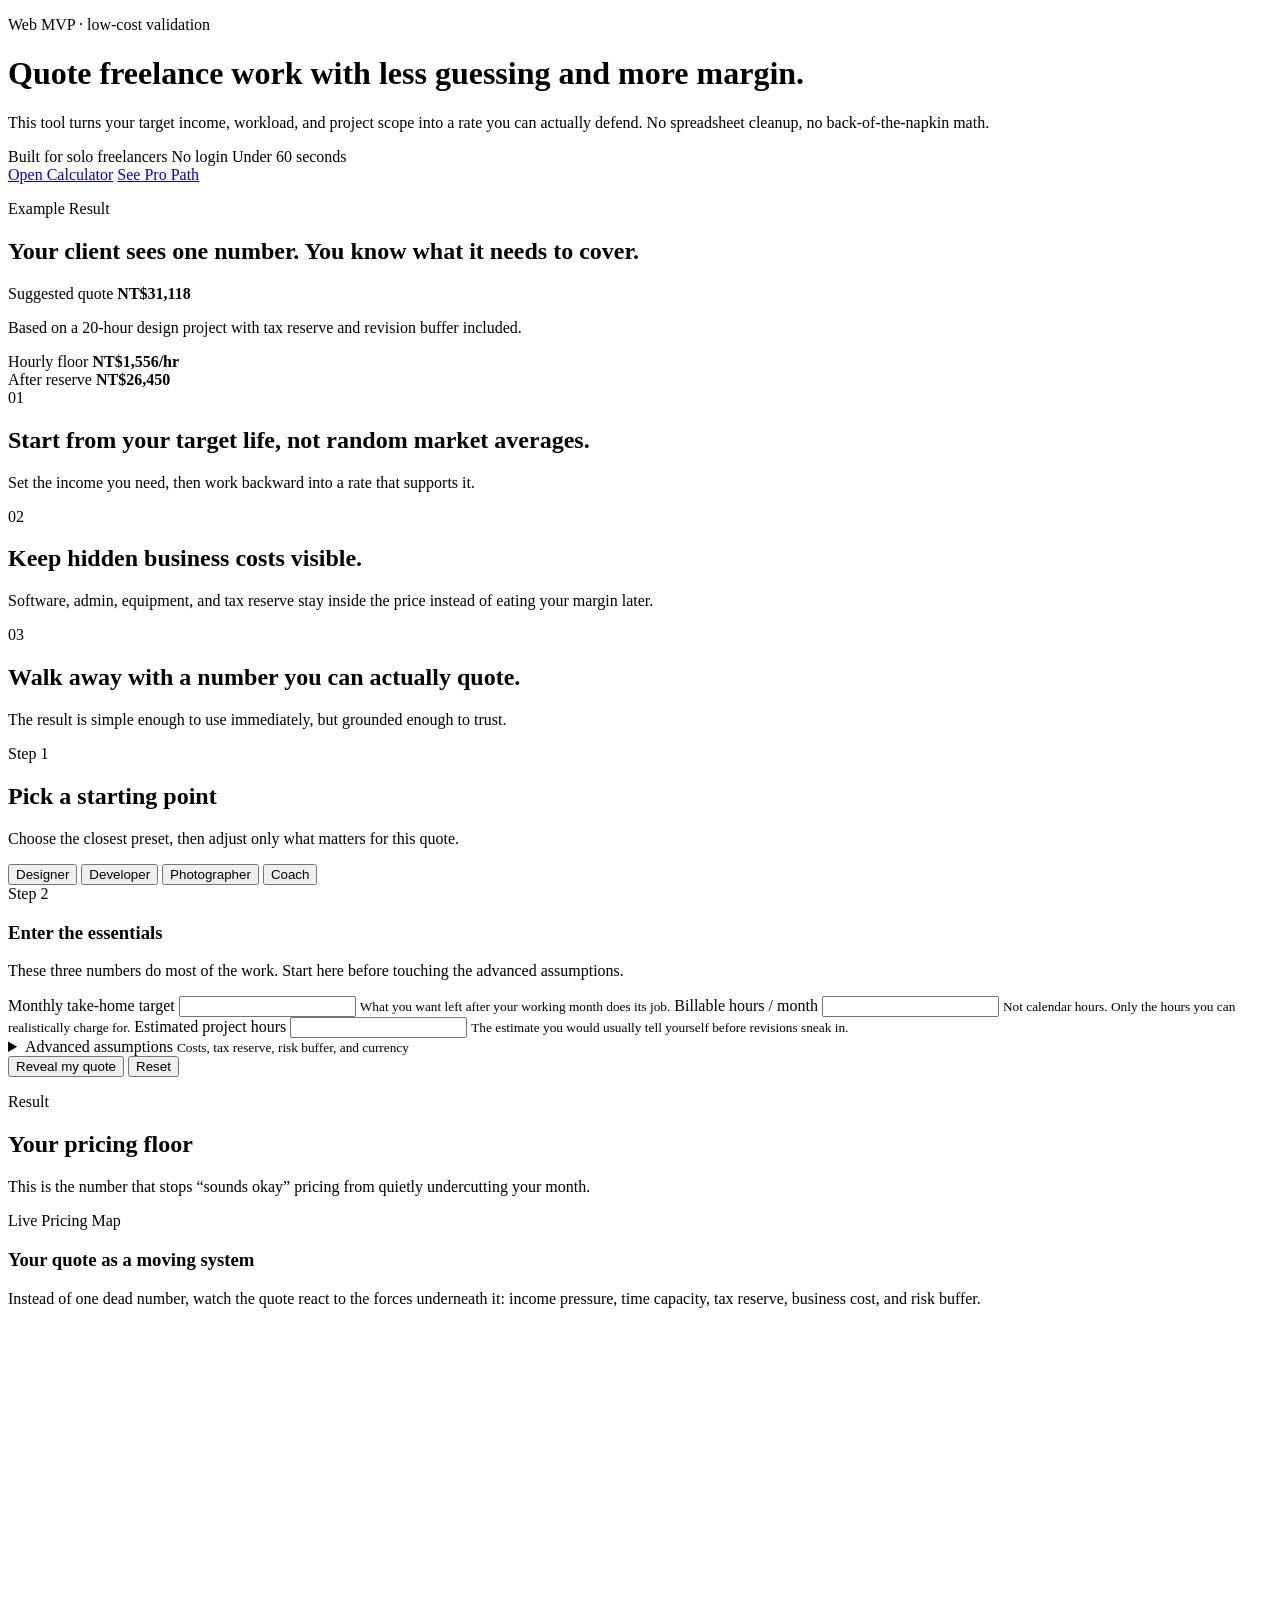
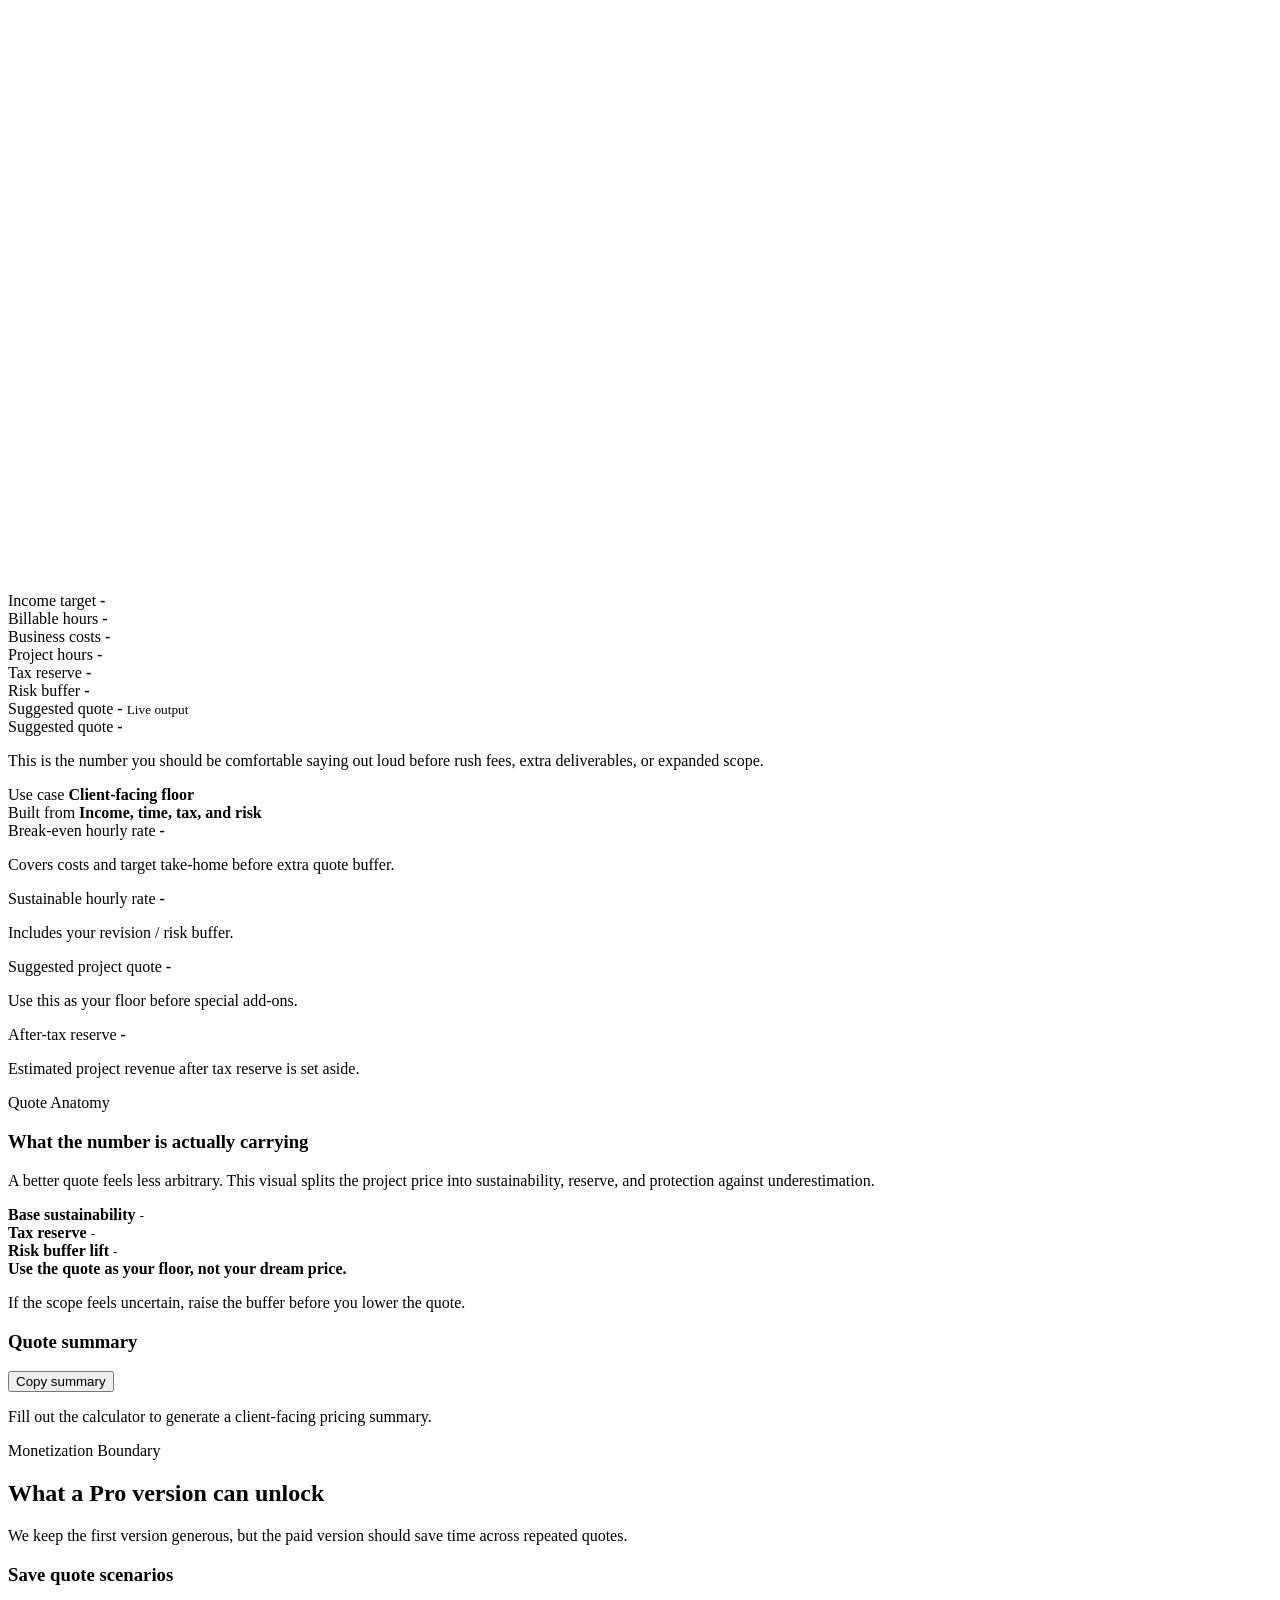
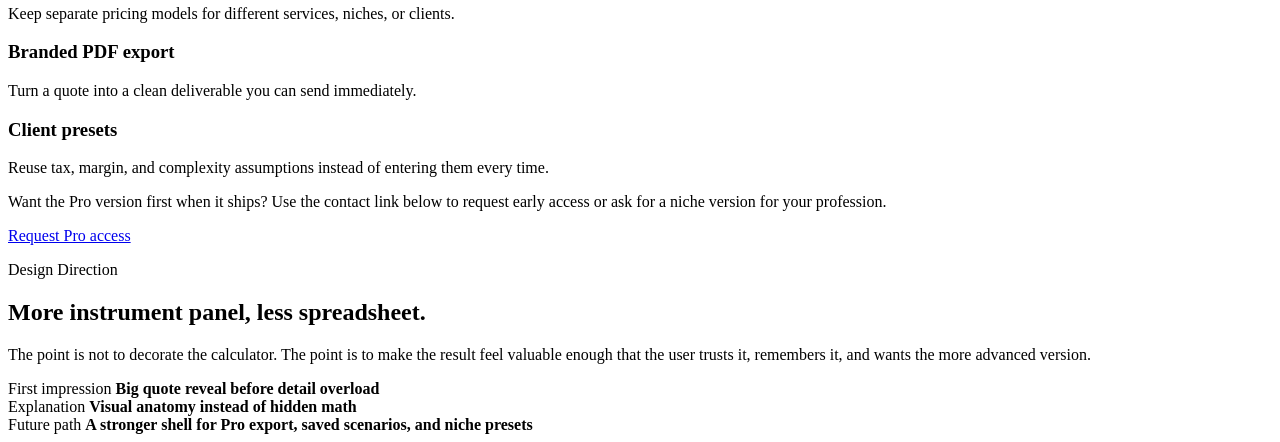
==== index.html @ 8e5119f4 "Add files via upload" ====
<!DOCTYPE html>
<html lang="en">
  <head>
    <meta charset="UTF-8" />
    <meta name="viewport" content="width=device-width, initial-scale=1.0" />
    <title>Freelance Rate Calculator</title>
    <meta
      name="description"
      content="Calculate a sustainable freelance hourly rate and project quote without guessing."
    />
    <link rel="stylesheet" href="./src/styles.css" />
  </head>
  <body>
    <div class="page-shell">
      <header class="hero">
        <div class="hero-copy">
          <p class="eyebrow">Web MVP · low-cost validation</p>
          <h1>Quote freelance work with less guessing and more margin.</h1>
          <p class="lede">
            This tool turns your target income, workload, and project scope into
            a rate you can actually defend. No spreadsheet cleanup, no back-of-the-napkin math.
          </p>
          <div class="hero-proof">
            <span class="proof-chip">Built for solo freelancers</span>
            <span class="proof-chip">No login</span>
            <span class="proof-chip">Under 60 seconds</span>
          </div>
          <div class="hero-actions">
            <a class="button button-primary" href="#calculator">Open Calculator</a>
            <a class="button button-secondary" href="#pro">See Pro Path</a>
          </div>
        </div>
        <aside class="hero-note hero-preview">
          <p class="eyebrow eyebrow-inverse">Example Result</p>
          <h2>Your client sees one number. You know what it needs to cover.</h2>
          <div class="preview-quote-card">
            <span class="preview-label">Suggested quote</span>
            <strong class="preview-value">NT$31,118</strong>
            <p class="preview-note">Based on a 20-hour design project with tax reserve and revision buffer included.</p>
          </div>
          <div class="preview-mini-grid">
            <div class="preview-mini-card">
              <span>Hourly floor</span>
              <strong>NT$1,556/hr</strong>
            </div>
            <div class="preview-mini-card">
              <span>After reserve</span>
              <strong>NT$26,450</strong>
            </div>
          </div>
        </aside>
      </header>

      <section class="value-strip">
        <article class="value-card">
          <span class="value-index">01</span>
          <h2>Start from your target life, not random market averages.</h2>
          <p>Set the income you need, then work backward into a rate that supports it.</p>
        </article>
        <article class="value-card">
          <span class="value-index">02</span>
          <h2>Keep hidden business costs visible.</h2>
          <p>Software, admin, equipment, and tax reserve stay inside the price instead of eating your margin later.</p>
        </article>
        <article class="value-card">
          <span class="value-index">03</span>
          <h2>Walk away with a number you can actually quote.</h2>
          <p>The result is simple enough to use immediately, but grounded enough to trust.</p>
        </article>
      </section>

      <main class="layout" id="calculator">
        <section class="panel panel-form">
          <div class="section-head">
            <div>
              <p class="eyebrow">Step 1</p>
              <h2>Pick a starting point</h2>
              <p class="section-subcopy">Choose the closest preset, then adjust only what matters for this quote.</p>
            </div>
            <div class="preset-group" aria-label="Freelancer presets">
              <button class="chip is-active" data-preset="designer">Designer</button>
              <button class="chip" data-preset="developer">Developer</button>
              <button class="chip" data-preset="photographer">Photographer</button>
              <button class="chip" data-preset="coach">Coach</button>
            </div>
          </div>

          <form id="calculator-form" novalidate>
            <div class="form-stage">
              <div class="stage-badge">Step 2</div>
              <div>
                <h3 class="stage-title">Enter the essentials</h3>
                <p class="stage-copy">These three numbers do most of the work. Start here before touching the advanced assumptions.</p>
              </div>
            </div>

            <div class="grid grid-primary">
              <label class="field">
                <span>Monthly take-home target</span>
                <input id="monthlyIncomeTarget" name="monthlyIncomeTarget" type="number" min="0" step="1000" />
                <small class="field-note">What you want left after your working month does its job.</small>
              </label>
              <label class="field">
                <span>Billable hours / month</span>
                <input id="billableHoursPerMonth" name="billableHoursPerMonth" type="number" min="1" step="1" />
                <small class="field-note">Not calendar hours. Only the hours you can realistically charge for.</small>
              </label>
              <label class="field field-spotlight">
                <span>Estimated project hours</span>
                <input id="projectHours" name="projectHours" type="number" min="1" step="0.5" />
                <small class="field-note">The estimate you would usually tell yourself before revisions sneak in.</small>
              </label>
            </div>

            <details class="advanced-panel">
              <summary>
                <span>Advanced assumptions</span>
                <small>Costs, tax reserve, risk buffer, and currency</small>
              </summary>
              <div class="grid grid-advanced">
                <label class="field">
                  <span>Monthly business costs</span>
                  <input id="monthlyBusinessCosts" name="monthlyBusinessCosts" type="number" min="0" step="500" />
                  <small class="field-note">Subscriptions, admin, equipment, software, rent, and other business overhead.</small>
                </label>
                <label class="field">
                  <span>Tax reserve (%)</span>
                  <input id="taxReservePercent" name="taxReservePercent" type="number" min="0" max="80" step="1" />
                  <small class="field-note">A safety reserve you do not want to pretend belongs to you yet.</small>
                </label>
                <label class="field">
                  <span>Revision / risk buffer (%)</span>
                  <input id="riskBufferPercent" name="riskBufferPercent" type="number" min="0" max="100" step="1" />
                  <small class="field-note">Protection for back-and-forth, surprises, and underestimation.</small>
                </label>
                <label class="field">
                  <span>Currency label</span>
                  <input id="currencyLabel" name="currencyLabel" type="text" value="NT$" maxlength="6" />
                  <small class="field-note">Use a simple label such as NT$, US$, or €.</small>
                </label>
              </div>
            </details>

            <div class="form-actions">
              <button class="button button-primary" type="submit">Reveal my quote</button>
              <button class="button button-secondary" id="resetButton" type="button">Reset</button>
            </div>
            <p id="errorMessage" class="error-message" aria-live="polite"></p>
          </form>
        </section>

        <section class="panel panel-results">
          <div class="section-head">
            <div>
              <p class="eyebrow">Result</p>
              <h2>Your pricing floor</h2>
              <p class="section-subcopy">This is the number that stops “sounds okay” pricing from quietly undercutting your month.</p>
            </div>
          </div>

          <section class="pricing-constellation" aria-label="Live pricing constellation">
            <div class="constellation-copy">
              <p class="eyebrow">Live Pricing Map</p>
              <h3>Your quote as a moving system</h3>
              <p>
                Instead of one dead number, watch the quote react to the forces underneath it: income pressure,
                time capacity, tax reserve, business cost, and risk buffer.
              </p>
            </div>
            <div class="constellation-board" id="constellationBoard">
              <svg class="constellation-lines" viewBox="0 0 760 520" preserveAspectRatio="none" aria-hidden="true">
                <line x1="380" y1="260" x2="146" y2="132"></line>
                <line x1="380" y1="260" x2="618" y2="122"></line>
                <line x1="380" y1="260" x2="646" y2="368"></line>
                <line x1="380" y1="260" x2="146" y2="390"></line>
                <line x1="380" y1="260" x2="286" y2="66"></line>
                <line x1="380" y1="260" x2="508" y2="64"></line>
              </svg>

              <article class="constellation-node node-anchor node-income" id="nodeIncome">
                <span class="node-kicker">Income target</span>
                <strong id="nodeIncomeValue">-</strong>
              </article>

              <article class="constellation-node node-anchor node-hours" id="nodeHours">
                <span class="node-kicker">Billable hours</span>
                <strong id="nodeHoursValue">-</strong>
              </article>

              <article class="constellation-node node-anchor node-costs" id="nodeCosts">
                <span class="node-kicker">Business costs</span>
                <strong id="nodeCostsValue">-</strong>
              </article>

              <article class="constellation-node node-anchor node-project" id="nodeProject">
                <span class="node-kicker">Project hours</span>
                <strong id="nodeProjectValue">-</strong>
              </article>

              <article class="constellation-node node-anchor node-tax" id="nodeTax">
                <span class="node-kicker">Tax reserve</span>
                <strong id="nodeTaxValue">-</strong>
              </article>

              <article class="constellation-node node-anchor node-buffer" id="nodeBuffer">
                <span class="node-kicker">Risk buffer</span>
                <strong id="nodeBufferValue">-</strong>
              </article>

              <article class="constellation-node node-core" id="nodeQuote">
                <span class="node-kicker">Suggested quote</span>
                <strong id="nodeQuoteValue">-</strong>
                <small>Live output</small>
              </article>
            </div>
          </section>

          <div class="quote-stage">
            <div class="quote-stage-main">
              <span class="quote-stage-label">Suggested quote</span>
              <strong class="quote-stage-value" id="quoteHeroValue">-</strong>
              <p class="quote-stage-copy">
                This is the number you should be comfortable saying out loud before rush fees, extra deliverables,
                or expanded scope.
              </p>
            </div>
            <div class="quote-stage-side">
              <div class="quote-stage-pill">
                <span>Use case</span>
                <strong>Client-facing floor</strong>
              </div>
              <div class="quote-stage-pill">
                <span>Built from</span>
                <strong>Income, time, tax, and risk</strong>
              </div>
            </div>
          </div>

          <div class="stats-grid">
            <article class="stat-card">
              <span class="stat-label">Break-even hourly rate</span>
              <strong class="stat-value" id="breakEvenRate">-</strong>
              <p class="stat-note">Covers costs and target take-home before extra quote buffer.</p>
            </article>
            <article class="stat-card">
              <span class="stat-label">Sustainable hourly rate</span>
              <strong class="stat-value" id="hourlyRate">-</strong>
              <p class="stat-note">Includes your revision / risk buffer.</p>
            </article>
            <article class="stat-card stat-card-accent">
              <span class="stat-label">Suggested project quote</span>
              <strong class="stat-value" id="projectQuote">-</strong>
              <p class="stat-note">Use this as your floor before special add-ons.</p>
            </article>
            <article class="stat-card">
              <span class="stat-label">After-tax reserve</span>
              <strong class="stat-value" id="afterTaxRevenue">-</strong>
              <p class="stat-note">Estimated project revenue after tax reserve is set aside.</p>
            </article>
          </div>

          <div class="quote-anatomy">
            <div class="quote-anatomy-copy">
              <p class="eyebrow">Quote Anatomy</p>
              <h3>What the number is actually carrying</h3>
              <p>
                A better quote feels less arbitrary. This visual splits the project price into sustainability,
                reserve, and protection against underestimation.
              </p>
            </div>
            <div class="quote-anatomy-visual">
              <div class="anatomy-bar">
                <div class="anatomy-segment anatomy-segment-base" id="segmentBase"></div>
                <div class="anatomy-segment anatomy-segment-tax" id="segmentTax"></div>
                <div class="anatomy-segment anatomy-segment-buffer" id="segmentBuffer"></div>
              </div>
              <div class="anatomy-meta">
                <div class="anatomy-meta-row">
                  <span class="anatomy-dot anatomy-dot-base"></span>
                  <div>
                    <strong>Base sustainability</strong>
                    <small id="segmentBaseLabel">-</small>
                  </div>
                </div>
                <div class="anatomy-meta-row">
                  <span class="anatomy-dot anatomy-dot-tax"></span>
                  <div>
                    <strong>Tax reserve</strong>
                    <small id="segmentTaxLabel">-</small>
                  </div>
                </div>
                <div class="anatomy-meta-row">
                  <span class="anatomy-dot anatomy-dot-buffer"></span>
                  <div>
                    <strong>Risk buffer lift</strong>
                    <small id="segmentBufferLabel">-</small>
                  </div>
                </div>
              </div>
            </div>
          </div>

          <div class="insight-banner">
            <strong>Use the quote as your floor, not your dream price.</strong>
            <p>If the scope feels uncertain, raise the buffer before you lower the quote.</p>
          </div>

          <div class="summary-card">
            <div class="summary-head">
              <h3>Quote summary</h3>
              <button class="button button-secondary" id="copySummaryButton" type="button">Copy summary</button>
            </div>
            <p id="summaryText" class="summary-text">
              Fill out the calculator to generate a client-facing pricing summary.
            </p>
            <p id="copyStatus" class="copy-status" aria-live="polite"></p>
          </div>
        </section>
      </main>

      <section class="panel panel-pro" id="pro">
        <div class="section-head">
          <div>
            <p class="eyebrow">Monetization Boundary</p>
            <h2>What a Pro version can unlock</h2>
            <p class="section-subcopy">We keep the first version generous, but the paid version should save time across repeated quotes.</p>
          </div>
        </div>
        <div class="pro-grid">
          <article class="pro-card">
            <h3>Save quote scenarios</h3>
            <p>Keep separate pricing models for different services, niches, or clients.</p>
          </article>
          <article class="pro-card">
            <h3>Branded PDF export</h3>
            <p>Turn a quote into a clean deliverable you can send immediately.</p>
          </article>
          <article class="pro-card">
            <h3>Client presets</h3>
            <p>Reuse tax, margin, and complexity assumptions instead of entering them every time.</p>
          </article>
        </div>
        <div class="pro-cta">
          <p>
            Want the Pro version first when it ships? Use the contact link below to request early access or ask for
            a niche version for your profession.
          </p>
          <a
            class="button button-primary"
            href="mailto:kaipoforwork@gmail.com?subject=Freelance%20Rate%20Calculator%20Pro%20interest"
            >Request Pro access</a
          >
        </div>
      </section>

      <section class="design-finale">
        <div class="design-finale-copy">
          <p class="eyebrow">Design Direction</p>
          <h2>More instrument panel, less spreadsheet.</h2>
          <p>
            The point is not to decorate the calculator. The point is to make the result feel valuable enough that
            the user trusts it, remembers it, and wants the more advanced version.
          </p>
        </div>
        <div class="design-finale-grid">
          <article class="finale-card finale-card-dark">
            <span>First impression</span>
            <strong>Big quote reveal before detail overload</strong>
          </article>
          <article class="finale-card finale-card-soft">
            <span>Explanation</span>
            <strong>Visual anatomy instead of hidden math</strong>
          </article>
          <article class="finale-card finale-card-accent">
            <span>Future path</span>
            <strong>A stronger shell for Pro export, saved scenarios, and niche presets</strong>
          </article>
        </div>
      </section>
    </div>

    <script type="module" src="./src/app.js"></script>
  </body>
  </html>
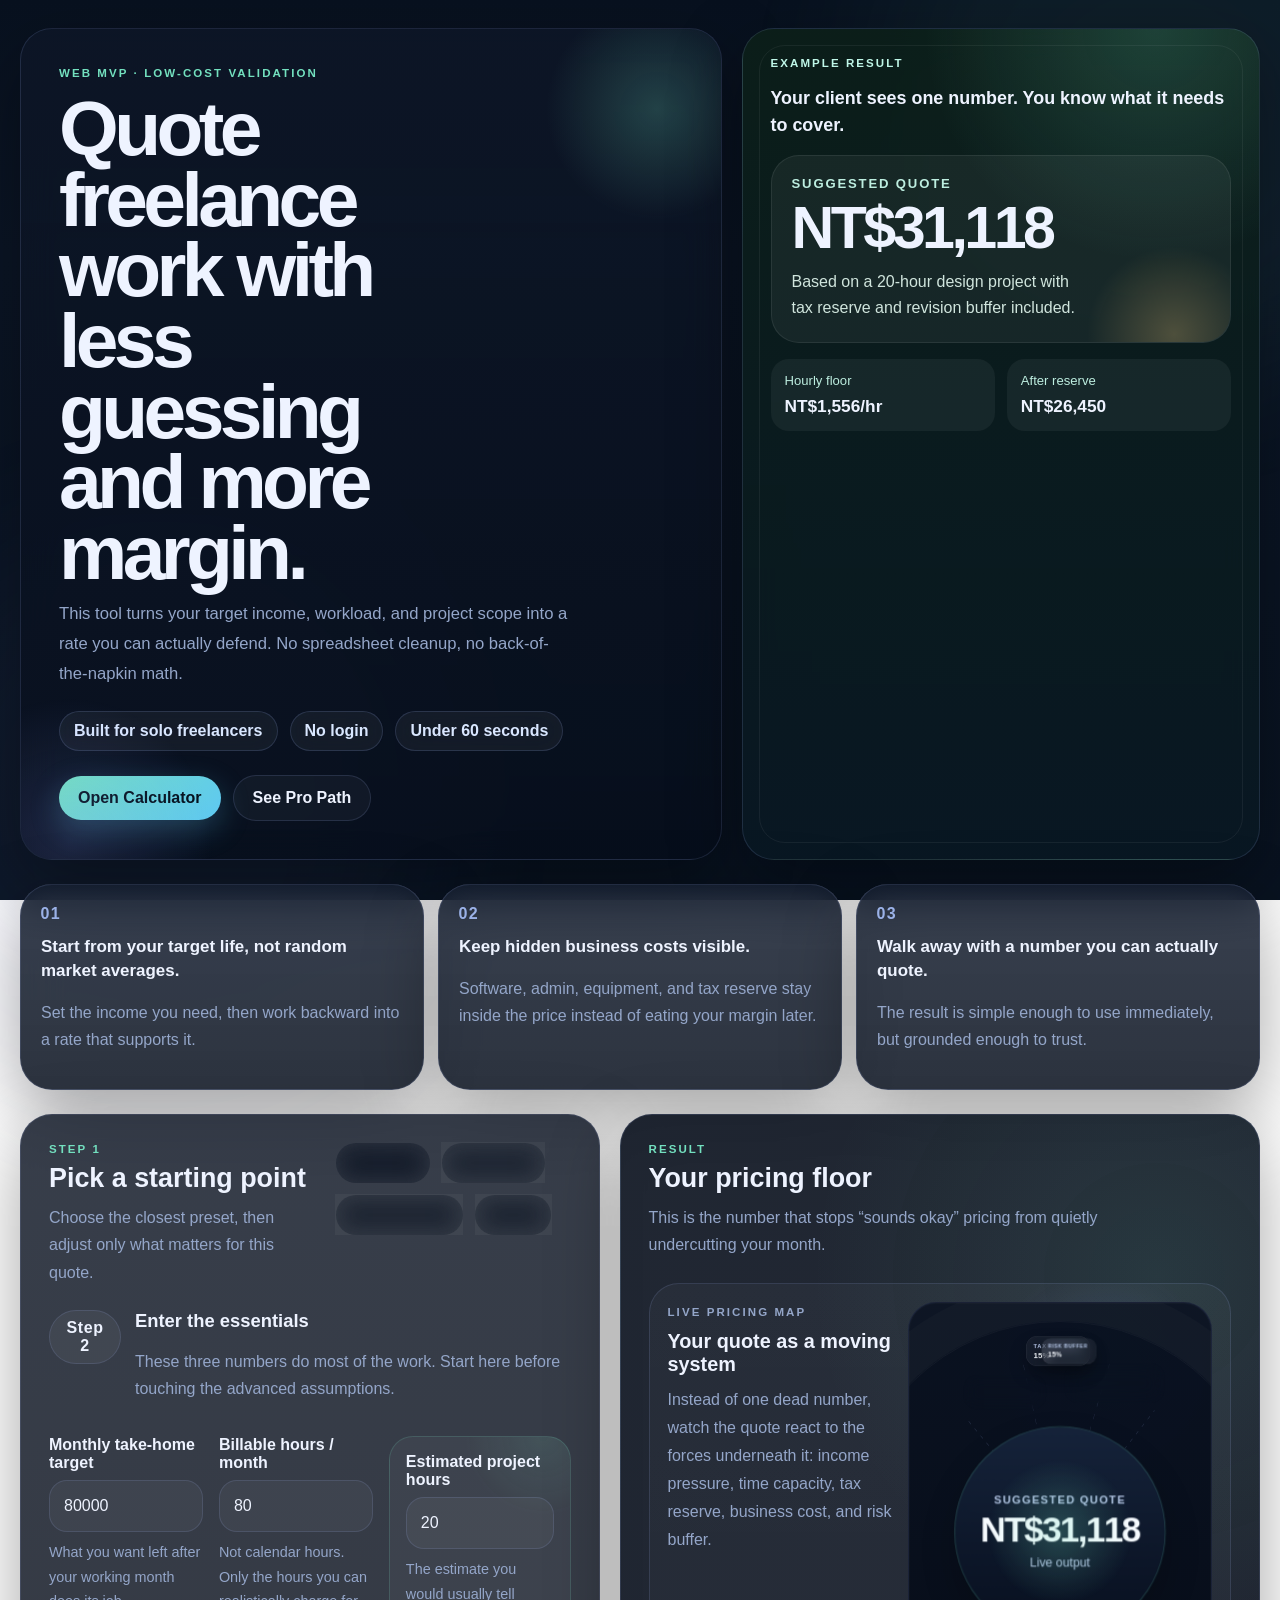
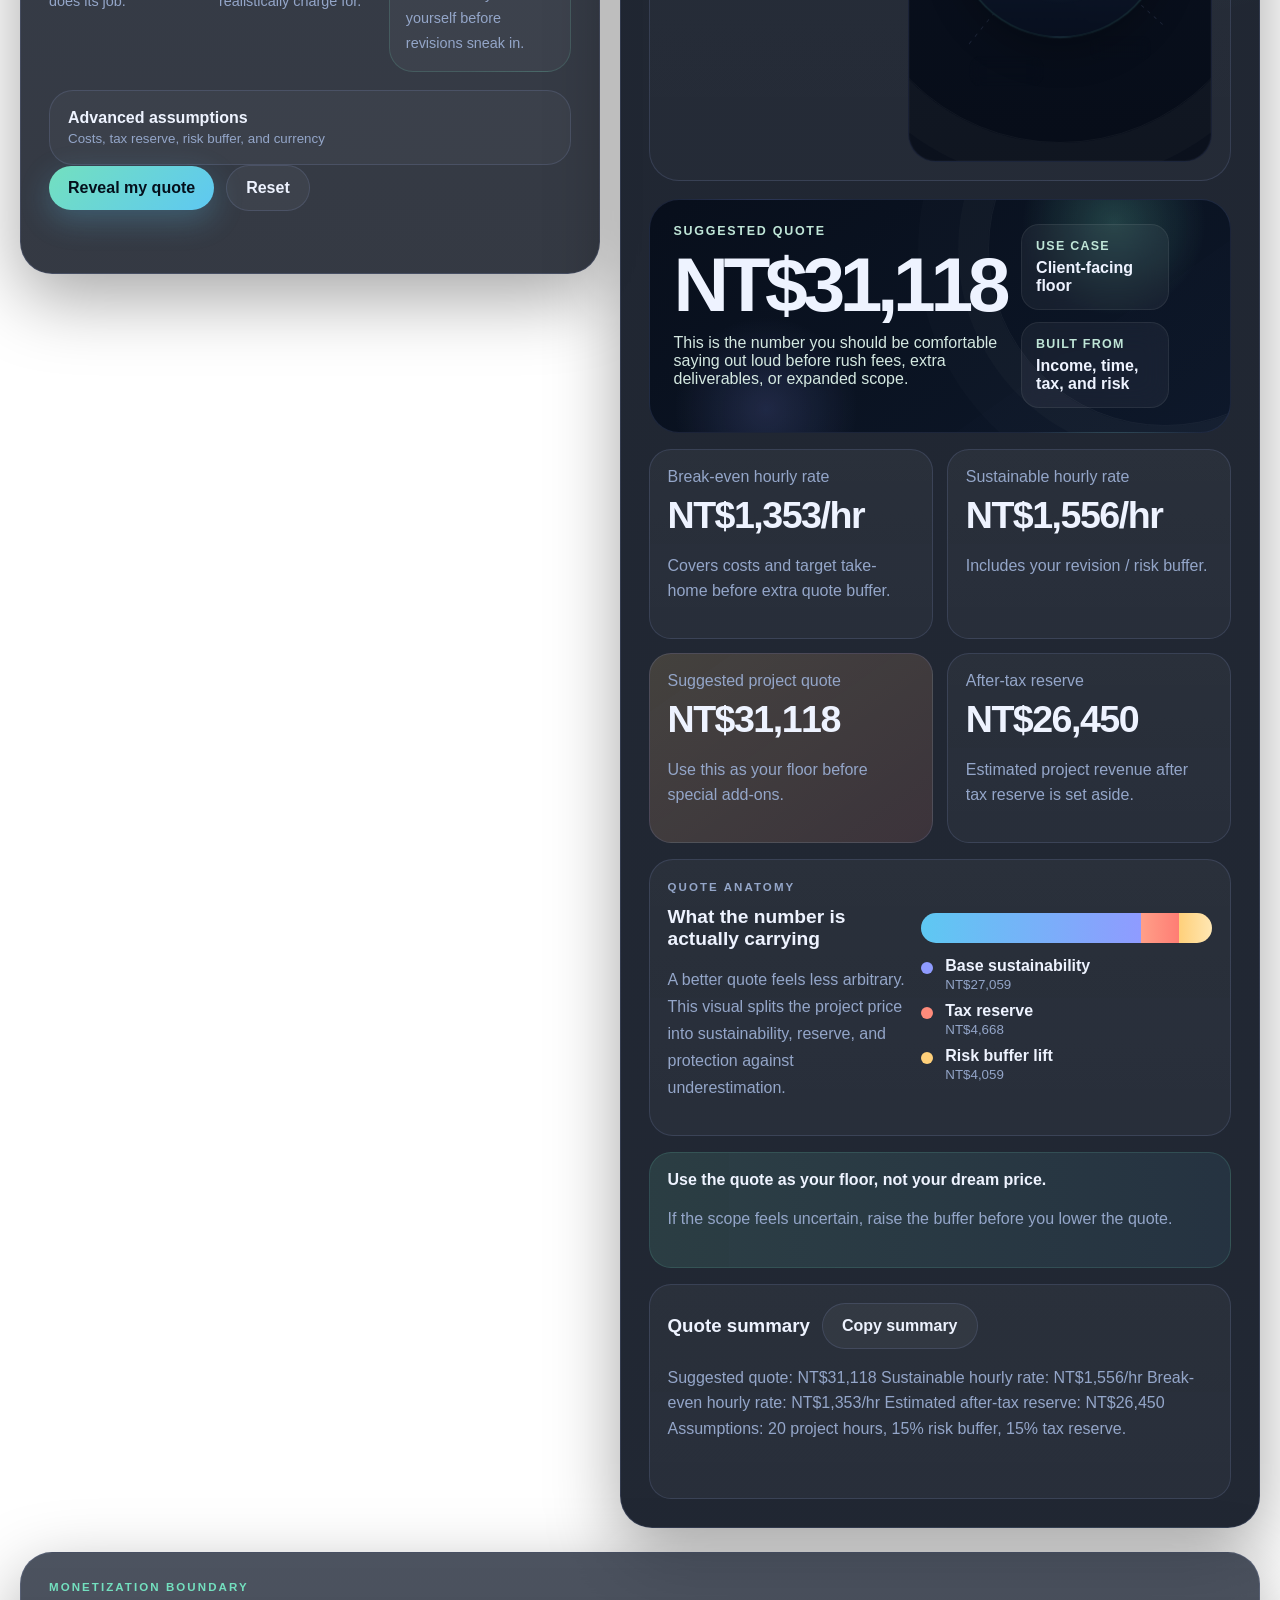
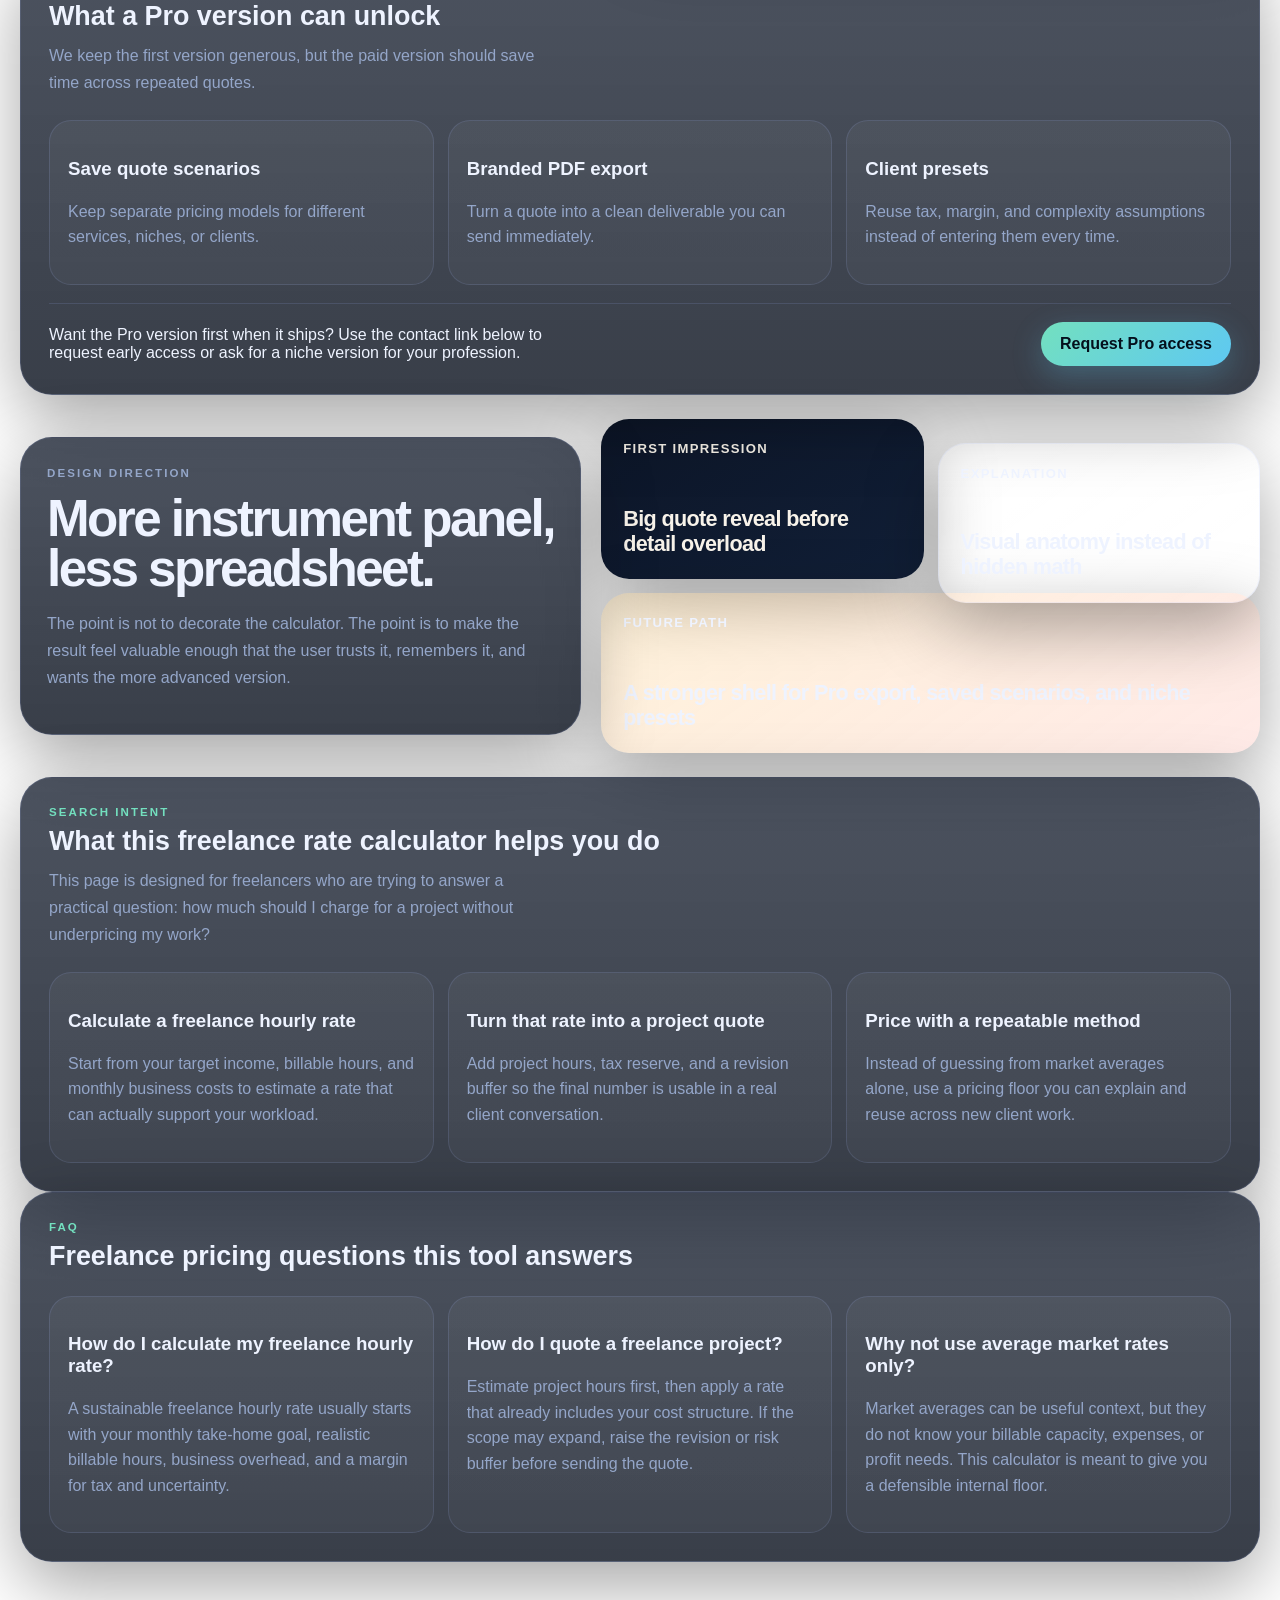
==== commit df2818bf: "Update homepage SEO metadata" ====
--- a/index.html
+++ b/index.html
@@ -3,12 +3,56 @@
   <head>
     <meta charset="UTF-8" />
     <meta name="viewport" content="width=device-width, initial-scale=1.0" />
-    <title>Freelance Rate Calculator</title>
+    <title>Freelance Rate Calculator & Project Quote Calculator</title>
     <meta
       name="description"
-      content="Calculate a sustainable freelance hourly rate and project quote without guessing."
+      content="Use this freelance rate calculator to estimate a sustainable hourly rate and project quote based on income target, billable hours, business costs, tax reserve, and scope."
+    />
+    <meta name="robots" content="index,follow" />
+    <link
+      rel="canonical"
+      href="https://billy122333.github.io/freelance-rate-calculator/"
+    />
+    <meta
+      property="og:title"
+      content="Freelance Rate Calculator & Project Quote Calculator"
+    />
+    <meta
+      property="og:description"
+      content="Estimate a sustainable freelance hourly rate and project quote without relying on guesswork."
+    />
+    <meta
+      property="og:url"
+      content="https://billy122333.github.io/freelance-rate-calculator/"
+    />
+    <meta property="og:type" content="website" />
+    <meta property="og:site_name" content="Freelance Rate Calculator" />
+    <meta name="twitter:card" content="summary_large_image" />
+    <meta
+      name="twitter:title"
+      content="Freelance Rate Calculator & Project Quote Calculator"
+    />
+    <meta
+      name="twitter:description"
+      content="Calculate a freelance hourly rate and client-ready project quote from your real income target and workload."
     />
     <link rel="stylesheet" href="./src/styles.css" />
+    <script type="application/ld+json">
+      {
+        "@context": "https://schema.org",
+        "@type": "WebApplication",
+        "name": "Freelance Rate Calculator",
+        "url": "https://billy122333.github.io/freelance-rate-calculator/",
+        "applicationCategory": "BusinessApplication",
+        "operatingSystem": "Any",
+        "description": "A web calculator that helps freelancers estimate a sustainable hourly rate and project quote.",
+        "offers": {
+          "@type": "Offer",
+          "price": "0",
+          "priceCurrency": "USD"
+        }
+      }
+    </script>
   </head>
   <body>
     <div class="page-shell">
@@ -377,8 +421,76 @@
           </article>
         </div>
       </section>
+
+      <section class="panel panel-seo-copy" id="about-calculator">
+        <div class="section-head">
+          <div>
+            <p class="eyebrow">Search Intent</p>
+            <h2>What this freelance rate calculator helps you do</h2>
+            <p class="section-subcopy">
+              This page is designed for freelancers who are trying to answer a practical question:
+              how much should I charge for a project without underpricing my work?
+            </p>
+          </div>
+        </div>
+        <div class="pro-grid">
+          <article class="pro-card">
+            <h3>Calculate a freelance hourly rate</h3>
+            <p>
+              Start from your target income, billable hours, and monthly business costs to estimate
+              a rate that can actually support your workload.
+            </p>
+          </article>
+          <article class="pro-card">
+            <h3>Turn that rate into a project quote</h3>
+            <p>
+              Add project hours, tax reserve, and a revision buffer so the final number is usable in a
+              real client conversation.
+            </p>
+          </article>
+          <article class="pro-card">
+            <h3>Price with a repeatable method</h3>
+            <p>
+              Instead of guessing from market averages alone, use a pricing floor you can explain and reuse
+              across new client work.
+            </p>
+          </article>
+        </div>
+      </section>
+
+      <section class="panel panel-seo-copy" id="faq">
+        <div class="section-head">
+          <div>
+            <p class="eyebrow">FAQ</p>
+            <h2>Freelance pricing questions this tool answers</h2>
+          </div>
+        </div>
+        <div class="pro-grid">
+          <article class="pro-card">
+            <h3>How do I calculate my freelance hourly rate?</h3>
+            <p>
+              A sustainable freelance hourly rate usually starts with your monthly take-home goal, realistic
+              billable hours, business overhead, and a margin for tax and uncertainty.
+            </p>
+          </article>
+          <article class="pro-card">
+            <h3>How do I quote a freelance project?</h3>
+            <p>
+              Estimate project hours first, then apply a rate that already includes your cost structure.
+              If the scope may expand, raise the revision or risk buffer before sending the quote.
+            </p>
+          </article>
+          <article class="pro-card">
+            <h3>Why not use average market rates only?</h3>
+            <p>
+              Market averages can be useful context, but they do not know your billable capacity, expenses,
+              or profit needs. This calculator is meant to give you a defensible internal floor.
+            </p>
+          </article>
+        </div>
+      </section>
     </div>
 
     <script type="module" src="./src/app.js"></script>
   </body>
-  </html>
+</html>
--- a/src/styles.css
+++ b/src/styles.css
@@ -0,0 +1,1192 @@
+:root {
+  --bg: #08111f;
+  --bg-soft: #101b2f;
+  --surface: rgba(13, 22, 39, 0.72);
+  --surface-strong: rgba(8, 15, 28, 0.88);
+  --surface-light: rgba(244, 247, 255, 0.06);
+  --line: rgba(160, 183, 255, 0.14);
+  --ink: #eef3ff;
+  --muted: #94a6c9;
+  --accent: #73e0bf;
+  --accent-strong: #43c89f;
+  --accent-rose: #ff8b7b;
+  --accent-gold: #ffd07a;
+  --accent-violet: #8f9bff;
+  --warn: #ff927a;
+  --shadow: 0 24px 70px rgba(0, 0, 0, 0.35);
+  --radius-xl: 32px;
+  --radius-lg: 24px;
+  --radius-md: 18px;
+}
+
+* {
+  box-sizing: border-box;
+}
+
+html {
+  scroll-behavior: smooth;
+}
+
+body {
+  margin: 0;
+  font-family: "Avenir Next", "Segoe UI", sans-serif;
+  color: var(--ink);
+  background:
+    radial-gradient(circle at 12% 14%, rgba(115, 224, 191, 0.18), transparent 0 20%),
+    radial-gradient(circle at 88% 12%, rgba(143, 155, 255, 0.22), transparent 0 20%),
+    radial-gradient(circle at 72% 78%, rgba(255, 139, 123, 0.18), transparent 0 18%),
+    linear-gradient(180deg, #08111f 0%, #0b1525 28%, #091321 100%);
+  background-attachment: fixed;
+}
+
+body::before,
+body::after {
+  content: "";
+  position: fixed;
+  inset: auto;
+  width: 36rem;
+  height: 36rem;
+  border-radius: 50%;
+  filter: blur(80px);
+  opacity: 0.22;
+  pointer-events: none;
+  z-index: 0;
+  animation: drift 18s ease-in-out infinite alternate;
+}
+
+body::before {
+  top: -12rem;
+  right: -10rem;
+  background: rgba(115, 224, 191, 0.28);
+}
+
+body::after {
+  left: -8rem;
+  bottom: -12rem;
+  background: rgba(143, 155, 255, 0.24);
+  animation-duration: 22s;
+}
+
+.page-shell {
+  position: relative;
+  z-index: 1;
+  width: min(1240px, calc(100% - 32px));
+  margin: 0 auto;
+  padding: 28px 0 64px;
+}
+
+.hero,
+.layout,
+.panel-pro,
+.design-finale,
+.value-strip {
+  margin-bottom: 24px;
+}
+
+.hero {
+  display: grid;
+  grid-template-columns: 1.15fr 0.85fr;
+  gap: 20px;
+}
+
+.hero-copy,
+.hero-note,
+.panel,
+.value-card,
+.design-finale-copy {
+  border: 1px solid var(--line);
+  border-radius: var(--radius-xl);
+  background: linear-gradient(180deg, rgba(14, 23, 40, 0.74), rgba(7, 14, 27, 0.8));
+  box-shadow: var(--shadow);
+  backdrop-filter: blur(18px);
+}
+
+.hero-copy {
+  position: relative;
+  overflow: hidden;
+  padding: 38px;
+}
+
+.hero-copy::before,
+.hero-copy::after {
+  content: "";
+  position: absolute;
+  border-radius: 999px;
+  pointer-events: none;
+}
+
+.hero-copy::before {
+  width: 14rem;
+  height: 14rem;
+  right: -3rem;
+  top: -2rem;
+  background: radial-gradient(circle, rgba(115, 224, 191, 0.22), transparent 70%);
+  animation: pulseBlob 8s ease-in-out infinite;
+}
+
+.hero-copy::after {
+  width: 18rem;
+  height: 18rem;
+  left: -6rem;
+  bottom: -8rem;
+  background: radial-gradient(circle, rgba(143, 155, 255, 0.16), transparent 72%);
+  animation: pulseBlob 10s ease-in-out infinite reverse;
+}
+
+.eyebrow {
+  margin: 0;
+  color: var(--accent);
+  text-transform: uppercase;
+  letter-spacing: 0.18em;
+  font-size: 0.72rem;
+  font-weight: 800;
+}
+
+.eyebrow-inverse {
+  color: #bff7e8;
+}
+
+.hero-copy h1 {
+  margin: 14px 0 12px;
+  max-width: 10ch;
+  font-size: clamp(2.8rem, 6vw, 5.6rem);
+  line-height: 0.92;
+  letter-spacing: -0.06em;
+}
+
+.lede {
+  max-width: 56ch;
+  margin: 0;
+  color: var(--muted);
+  font-size: 1.04rem;
+  line-height: 1.8;
+}
+
+.hero-proof,
+.hero-actions,
+.form-actions,
+.summary-head,
+.preset-group {
+  display: flex;
+  gap: 12px;
+  flex-wrap: wrap;
+  align-items: center;
+}
+
+.hero-proof {
+  margin: 22px 0 24px;
+}
+
+.proof-chip,
+.chip {
+  display: inline-flex;
+  align-items: center;
+  justify-content: center;
+  min-height: 40px;
+  border-radius: 999px;
+  padding: 10px 14px;
+  font-weight: 700;
+  backdrop-filter: blur(14px);
+}
+
+.proof-chip {
+  border: 1px solid rgba(160, 183, 255, 0.16);
+  background: rgba(255, 255, 255, 0.05);
+  color: #d9e7ff;
+}
+
+.button {
+  border: 0;
+  border-radius: 999px;
+  padding: 13px 19px;
+  font: inherit;
+  font-weight: 800;
+  cursor: pointer;
+  text-decoration: none;
+  transition: transform 180ms ease, opacity 180ms ease, background 180ms ease, border-color 180ms ease;
+}
+
+.button:hover {
+  transform: translateY(-1px);
+}
+
+.button-primary {
+  background: linear-gradient(135deg, var(--accent) 0%, #5ec8f2 100%);
+  color: #04101c;
+  box-shadow: 0 10px 30px rgba(94, 200, 242, 0.26);
+}
+
+.button-primary:hover {
+  background: linear-gradient(135deg, #8ff0d0 0%, #75d8ff 100%);
+}
+
+.button-secondary {
+  background: rgba(255, 255, 255, 0.04);
+  color: var(--ink);
+  border: 1px solid var(--line);
+}
+
+.hero-preview {
+  position: relative;
+  overflow: hidden;
+  padding: 28px;
+  display: flex;
+  flex-direction: column;
+  gap: 16px;
+  background:
+    radial-gradient(circle at 80% 0%, rgba(115, 224, 191, 0.18), transparent 25%),
+    linear-gradient(180deg, rgba(12, 31, 25, 0.92), rgba(9, 24, 35, 0.96));
+}
+
+.hero-preview::before {
+  content: "";
+  position: absolute;
+  inset: 16px;
+  border-radius: 26px;
+  border: 1px solid rgba(255, 255, 255, 0.06);
+  pointer-events: none;
+}
+
+.hero-note h2 {
+  margin: 0;
+  font-size: 1.12rem;
+  line-height: 1.5;
+}
+
+.preview-quote-card {
+  position: relative;
+  border: 1px solid rgba(255, 255, 255, 0.08);
+  border-radius: 28px;
+  background: rgba(255, 255, 255, 0.05);
+  padding: 20px;
+  overflow: hidden;
+}
+
+.preview-quote-card::after {
+  content: "";
+  position: absolute;
+  inset: auto -2rem -5rem auto;
+  width: 11rem;
+  height: 11rem;
+  border-radius: 50%;
+  background: radial-gradient(circle, rgba(255, 208, 122, 0.24), transparent 70%);
+}
+
+.preview-label {
+  display: block;
+  color: #bdeee0;
+  margin-bottom: 8px;
+  font-size: 0.82rem;
+  letter-spacing: 0.14em;
+  text-transform: uppercase;
+  font-weight: 800;
+}
+
+.preview-value {
+  display: block;
+  font-size: clamp(2.3rem, 5vw, 3.7rem);
+  line-height: 0.98;
+  letter-spacing: -0.06em;
+}
+
+.preview-note {
+  margin: 12px 0 0;
+  color: #d0e5dd;
+  line-height: 1.65;
+  max-width: 34ch;
+}
+
+.preview-mini-grid {
+  display: grid;
+  grid-template-columns: repeat(2, minmax(0, 1fr));
+  gap: 12px;
+}
+
+.preview-mini-card {
+  border-radius: var(--radius-md);
+  background: rgba(255, 255, 255, 0.05);
+  padding: 14px;
+  animation: floatCard 7s ease-in-out infinite;
+}
+
+.preview-mini-card:nth-child(2) {
+  animation-duration: 9s;
+}
+
+.preview-mini-card span {
+  display: block;
+  margin-bottom: 8px;
+  color: #bdeee0;
+  font-size: 0.82rem;
+}
+
+.preview-mini-card strong {
+  font-size: 1.08rem;
+}
+
+.value-strip {
+  display: grid;
+  grid-template-columns: repeat(3, minmax(0, 1fr));
+  gap: 14px;
+}
+
+.value-card {
+  padding: 20px;
+  min-height: 170px;
+  background: linear-gradient(180deg, rgba(13, 23, 41, 0.82), rgba(7, 15, 29, 0.85));
+}
+
+.value-index {
+  display: inline-block;
+  margin-bottom: 12px;
+  color: #9bb2e8;
+  font-weight: 800;
+  letter-spacing: 0.08em;
+}
+
+.value-card h2 {
+  margin: 0 0 10px;
+  font-size: 1.06rem;
+  line-height: 1.4;
+}
+
+.value-card p,
+.section-subcopy,
+.field-note,
+.stage-copy,
+.insight-banner p,
+.quote-anatomy-copy p,
+.design-finale-copy p {
+  color: var(--muted);
+  line-height: 1.7;
+}
+
+.layout {
+  display: grid;
+  grid-template-columns: 0.95fr 1.05fr;
+  gap: 20px;
+  align-items: start;
+}
+
+.panel {
+  padding: 28px;
+}
+
+.panel-form {
+  background: linear-gradient(180deg, rgba(11, 19, 34, 0.82), rgba(8, 14, 26, 0.82));
+}
+
+.panel-results {
+  position: sticky;
+  top: 20px;
+  background:
+    radial-gradient(circle at 84% 8%, rgba(115, 224, 191, 0.09), transparent 18%),
+    linear-gradient(180deg, rgba(8, 15, 28, 0.9), rgba(9, 16, 29, 0.9));
+}
+
+.section-head {
+  display: flex;
+  gap: 16px;
+  justify-content: space-between;
+  align-items: flex-start;
+  margin-bottom: 24px;
+}
+
+.section-head h2 {
+  margin: 8px 0 0;
+  font-size: 1.68rem;
+}
+
+.section-subcopy {
+  margin: 10px 0 0;
+  max-width: 58ch;
+}
+
+.chip {
+  border: 1px solid var(--line);
+  background: rgba(255, 255, 255, 0.04);
+  color: #d9e7ff;
+  font: inherit;
+  cursor: pointer;
+}
+
+.chip.is-active {
+  background: linear-gradient(135deg, rgba(115, 224, 191, 0.24), rgba(143, 155, 255, 0.22));
+  border-color: rgba(115, 224, 191, 0.35);
+  color: white;
+}
+
+.form-stage {
+  display: flex;
+  gap: 14px;
+  align-items: flex-start;
+  margin-bottom: 18px;
+}
+
+.stage-badge {
+  min-width: 72px;
+  border-radius: 999px;
+  background: rgba(255, 255, 255, 0.05);
+  border: 1px solid var(--line);
+  padding: 8px 12px;
+  text-align: center;
+  font-weight: 800;
+  letter-spacing: 0.04em;
+}
+
+.stage-title {
+  margin: 0;
+  font-size: 1.15rem;
+}
+
+.grid {
+  display: grid;
+  grid-template-columns: repeat(2, minmax(0, 1fr));
+  gap: 16px;
+}
+
+.grid-primary {
+  grid-template-columns: 1fr 1fr 1.18fr;
+}
+
+.grid-advanced {
+  margin-top: 18px;
+}
+
+.field {
+  display: flex;
+  flex-direction: column;
+  gap: 8px;
+}
+
+.field span {
+  font-weight: 800;
+}
+
+.field input {
+  width: 100%;
+  min-height: 52px;
+  padding: 13px 14px;
+  border-radius: 18px;
+  border: 1px solid rgba(160, 183, 255, 0.14);
+  background: rgba(255, 255, 255, 0.04);
+  color: var(--ink);
+  font: inherit;
+}
+
+.field input:focus {
+  outline: 2px solid rgba(115, 224, 191, 0.16);
+  border-color: rgba(115, 224, 191, 0.36);
+}
+
+.field-note {
+  font-size: 0.9rem;
+}
+
+.field-spotlight {
+  border: 1px solid rgba(115, 224, 191, 0.16);
+  border-radius: 24px;
+  background:
+    radial-gradient(circle at 85% 0%, rgba(115, 224, 191, 0.1), transparent 28%),
+    rgba(255, 255, 255, 0.035);
+  padding: 16px;
+}
+
+.advanced-panel {
+  margin-top: 18px;
+  border: 1px solid var(--line);
+  border-radius: 24px;
+  background: rgba(255, 255, 255, 0.03);
+  padding: 18px;
+}
+
+.advanced-panel summary {
+  display: flex;
+  flex-direction: column;
+  gap: 4px;
+  cursor: pointer;
+  list-style: none;
+}
+
+.advanced-panel summary::-webkit-details-marker {
+  display: none;
+}
+
+.advanced-panel summary span {
+  font-weight: 800;
+}
+
+.advanced-panel summary small {
+  color: var(--muted);
+}
+
+.error-message,
+.copy-status {
+  min-height: 1.4em;
+  margin: 12px 0 0;
+  color: var(--warn);
+}
+
+.quote-stage {
+  position: relative;
+  overflow: hidden;
+  display: grid;
+  grid-template-columns: 1.2fr 0.8fr;
+  gap: 16px;
+  margin-bottom: 16px;
+  border: 1px solid rgba(160, 183, 255, 0.12);
+  border-radius: 30px;
+  padding: 24px;
+  background:
+    radial-gradient(circle at 80% 10%, rgba(115, 224, 191, 0.22), transparent 18%),
+    radial-gradient(circle at 20% 90%, rgba(143, 155, 255, 0.16), transparent 18%),
+    linear-gradient(145deg, rgba(8, 15, 28, 0.98), rgba(13, 24, 42, 0.96));
+}
+
+.quote-stage::after {
+  content: "";
+  position: absolute;
+  width: 22rem;
+  height: 22rem;
+  right: -7rem;
+  top: -8rem;
+  border-radius: 50%;
+  border: 1px solid rgba(255, 255, 255, 0.05);
+  box-shadow:
+    0 0 0 30px rgba(255, 255, 255, 0.02),
+    0 0 0 70px rgba(255, 255, 255, 0.015);
+  animation: spinSlow 26s linear infinite;
+}
+
+.quote-stage-label {
+  display: block;
+  color: #bfe5d7;
+  margin-bottom: 10px;
+  font-size: 0.78rem;
+  font-weight: 800;
+  letter-spacing: 0.14em;
+  text-transform: uppercase;
+}
+
+.quote-stage-value {
+  display: block;
+  font-size: clamp(2.7rem, 6vw, 4.8rem);
+  line-height: 0.94;
+  letter-spacing: -0.07em;
+}
+
+.quote-stage-copy {
+  margin: 14px 0 0;
+  color: #d4e8e1;
+  max-width: 40ch;
+}
+
+.quote-stage-side {
+  display: grid;
+  align-content: center;
+  gap: 12px;
+}
+
+.quote-stage-pill {
+  border: 1px solid rgba(255, 255, 255, 0.07);
+  border-radius: 18px;
+  background: rgba(255, 255, 255, 0.05);
+  padding: 14px;
+  backdrop-filter: blur(14px);
+  animation: floatCard 9s ease-in-out infinite;
+}
+
+.quote-stage-pill:nth-child(2) {
+  animation-duration: 11s;
+}
+
+.quote-stage-pill span {
+  display: block;
+  margin-bottom: 6px;
+  color: #bfe5d7;
+  font-size: 0.78rem;
+  letter-spacing: 0.1em;
+  text-transform: uppercase;
+  font-weight: 800;
+}
+
+.stats-grid,
+.pro-grid {
+  display: grid;
+  gap: 14px;
+}
+
+.pricing-constellation {
+  display: grid;
+  grid-template-columns: 0.85fr 1.15fr;
+  gap: 16px;
+  margin-bottom: 18px;
+  border: 1px solid var(--line);
+  border-radius: 30px;
+  padding: 18px;
+  background:
+    radial-gradient(circle at 78% 18%, rgba(143, 155, 255, 0.14), transparent 18%),
+    linear-gradient(180deg, rgba(255, 255, 255, 0.03), rgba(255, 255, 255, 0.02));
+}
+
+.constellation-copy h3 {
+  margin: 8px 0 10px;
+  font-size: 1.24rem;
+}
+
+.constellation-copy p {
+  margin: 0;
+  color: var(--muted);
+  line-height: 1.75;
+}
+
+.constellation-board {
+  --quote-intensity: 0.4;
+  --income-intensity: 0.4;
+  --hours-intensity: 0.4;
+  --project-intensity: 0.4;
+  --tax-intensity: 0.4;
+  --buffer-intensity: 0.4;
+  --costs-intensity: 0.4;
+  position: relative;
+  min-height: 460px;
+  overflow: hidden;
+  border-radius: 28px;
+  border: 1px solid rgba(160, 183, 255, 0.12);
+  background:
+    radial-gradient(circle at 50% 50%, rgba(115, 224, 191, 0.18), transparent 0 18%),
+    radial-gradient(circle at 16% 18%, rgba(143, 155, 255, 0.22), transparent 0 12%),
+    radial-gradient(circle at 82% 16%, rgba(255, 139, 123, 0.18), transparent 0 12%),
+    radial-gradient(circle at 82% 80%, rgba(255, 208, 122, 0.16), transparent 0 12%),
+    linear-gradient(180deg, rgba(10, 18, 33, 0.98), rgba(7, 13, 25, 0.98));
+  box-shadow: inset 0 0 0 1px rgba(255, 255, 255, 0.02);
+}
+
+.constellation-board::before,
+.constellation-board::after {
+  content: "";
+  position: absolute;
+  inset: auto;
+  border-radius: 50%;
+  pointer-events: none;
+}
+
+.constellation-board::before {
+  width: 420px;
+  height: 420px;
+  left: 50%;
+  top: 50%;
+  transform: translate(-50%, -50%);
+  border: 1px solid rgba(255, 255, 255, 0.04);
+  box-shadow:
+    0 0 0 40px rgba(255, 255, 255, 0.02),
+    0 0 0 90px rgba(255, 255, 255, 0.015);
+  animation: spinSlow 42s linear infinite;
+}
+
+.constellation-board::after {
+  width: calc(120px + (var(--quote-intensity) * 120px));
+  height: calc(120px + (var(--quote-intensity) * 120px));
+  left: 50%;
+  top: 50%;
+  transform: translate(-50%, -50%);
+  background: radial-gradient(circle, rgba(115, 224, 191, 0.24), transparent 68%);
+  animation: pulseCore 3.4s ease-in-out infinite;
+}
+
+.constellation-lines {
+  position: absolute;
+  inset: 0;
+  width: 100%;
+  height: 100%;
+  opacity: 0.65;
+}
+
+.constellation-lines line {
+  stroke: rgba(172, 192, 255, 0.22);
+  stroke-width: 1.2;
+  stroke-dasharray: 7 10;
+  animation: driftLine 12s linear infinite;
+}
+
+.constellation-node {
+  position: absolute;
+  display: flex;
+  flex-direction: column;
+  justify-content: center;
+  gap: 4px;
+  border-radius: 22px;
+  padding: 12px 14px;
+  color: #f7fbff;
+  backdrop-filter: blur(14px);
+  border: 1px solid rgba(255, 255, 255, 0.08);
+  box-shadow: 0 18px 36px rgba(0, 0, 0, 0.22);
+}
+
+.constellation-node strong {
+  font-size: 1rem;
+  line-height: 1.15;
+}
+
+.constellation-node small,
+.node-kicker {
+  color: #b9caeb;
+}
+
+.node-kicker {
+  font-size: 0.72rem;
+  text-transform: uppercase;
+  letter-spacing: 0.12em;
+  font-weight: 800;
+}
+
+.node-anchor {
+  min-width: 128px;
+  background: rgba(255, 255, 255, 0.05);
+}
+
+.node-income {
+  left: 8%;
+  top: 13%;
+  transform: scale(var(--income-intensity));
+  transform-origin: center;
+  animation: orbitSoft 8.8s ease-in-out infinite;
+}
+
+.node-hours {
+  right: 7%;
+  top: 11%;
+  transform: scale(var(--hours-intensity));
+  transform-origin: center;
+  animation: orbitSoft 9.8s ease-in-out infinite reverse;
+}
+
+.node-costs {
+  right: 5%;
+  bottom: 18%;
+  transform: scale(var(--costs-intensity));
+  transform-origin: center;
+  animation: orbitSoft 10.6s ease-in-out infinite;
+}
+
+.node-project {
+  left: 8%;
+  bottom: 13%;
+  transform: scale(var(--project-intensity));
+  transform-origin: center;
+  animation: orbitSoft 8.6s ease-in-out infinite reverse;
+}
+
+.node-tax {
+  left: 28%;
+  top: 4%;
+  transform: scale(var(--tax-intensity));
+  transform-origin: center;
+  animation: orbitSoft 10s ease-in-out infinite;
+}
+
+.node-buffer {
+  right: 26%;
+  top: 4%;
+  transform: scale(var(--buffer-intensity));
+  transform-origin: center;
+  animation: orbitSoft 11s ease-in-out infinite reverse;
+}
+
+.node-core {
+  left: 50%;
+  top: 50%;
+  min-width: 220px;
+  min-height: 220px;
+  transform: translate(-50%, -50%) scale(calc(0.92 + (var(--quote-intensity) * 0.16)));
+  transform-origin: center;
+  align-items: center;
+  text-align: center;
+  border-radius: 50%;
+  background:
+    radial-gradient(circle at 30% 25%, rgba(143, 155, 255, 0.28), transparent 0 24%),
+    radial-gradient(circle at 70% 75%, rgba(115, 224, 191, 0.18), transparent 0 28%),
+    linear-gradient(180deg, rgba(22, 36, 59, 0.96), rgba(8, 16, 31, 0.96));
+  border: 1px solid rgba(115, 224, 191, 0.2);
+  animation: pulseCore 4.4s ease-in-out infinite;
+}
+
+.node-core strong {
+  font-size: clamp(1.4rem, 3vw, 2.3rem);
+  letter-spacing: -0.05em;
+}
+
+.node-core small {
+  font-size: 0.8rem;
+}
+
+.stats-grid {
+  grid-template-columns: repeat(2, minmax(0, 1fr));
+}
+
+.stat-card,
+.pro-card,
+.summary-card {
+  border: 1px solid var(--line);
+  border-radius: 22px;
+  padding: 18px;
+  background: linear-gradient(180deg, rgba(255, 255, 255, 0.045), rgba(255, 255, 255, 0.03));
+}
+
+.stat-card-accent {
+  background: linear-gradient(145deg, rgba(255, 208, 122, 0.16), rgba(255, 139, 123, 0.12));
+}
+
+.stat-label {
+  display: block;
+  color: var(--muted);
+  margin-bottom: 8px;
+}
+
+.stat-value {
+  display: block;
+  font-size: clamp(1.55rem, 4vw, 2.35rem);
+  letter-spacing: -0.04em;
+}
+
+.stat-note,
+.summary-text,
+.pro-card p {
+  color: var(--muted);
+  line-height: 1.6;
+}
+
+.quote-anatomy {
+  margin-top: 16px;
+  display: grid;
+  grid-template-columns: 0.9fr 1.1fr;
+  gap: 16px;
+  border: 1px solid var(--line);
+  border-radius: 24px;
+  padding: 18px;
+  background: linear-gradient(180deg, rgba(255, 255, 255, 0.045), rgba(255, 255, 255, 0.03));
+}
+
+.quote-anatomy-copy h3 {
+  margin: 8px 0 10px;
+  font-size: 1.2rem;
+}
+
+.quote-anatomy-visual {
+  display: flex;
+  flex-direction: column;
+  justify-content: center;
+  gap: 14px;
+}
+
+.anatomy-bar {
+  display: flex;
+  min-height: 30px;
+  overflow: hidden;
+  border-radius: 999px;
+  background: rgba(255, 255, 255, 0.06);
+}
+
+.anatomy-segment {
+  min-width: 4%;
+  transition: width 280ms ease;
+}
+
+.anatomy-segment-base {
+  background: linear-gradient(90deg, #5ec8f2, #8f9bff);
+}
+
+.anatomy-segment-tax {
+  background: linear-gradient(90deg, #ff9f88, #ff7d74);
+}
+
+.anatomy-segment-buffer {
+  background: linear-gradient(90deg, #ffd07a, #ffe7b3);
+}
+
+.anatomy-meta {
+  display: grid;
+  gap: 10px;
+}
+
+.anatomy-meta-row {
+  display: flex;
+  gap: 12px;
+  align-items: flex-start;
+}
+
+.anatomy-meta-row div {
+  display: flex;
+  flex-direction: column;
+  gap: 2px;
+}
+
+.anatomy-meta-row small {
+  color: var(--muted);
+}
+
+.anatomy-dot {
+  width: 12px;
+  height: 12px;
+  border-radius: 999px;
+  margin-top: 5px;
+  flex: 0 0 auto;
+}
+
+.anatomy-dot-base {
+  background: var(--accent-violet);
+}
+
+.anatomy-dot-tax {
+  background: var(--accent-rose);
+}
+
+.anatomy-dot-buffer {
+  background: var(--accent-gold);
+}
+
+.insight-banner {
+  margin-top: 16px;
+  border-radius: 22px;
+  border: 1px solid rgba(115, 224, 191, 0.14);
+  background: linear-gradient(90deg, rgba(115, 224, 191, 0.12), rgba(94, 200, 242, 0.08));
+  padding: 18px;
+}
+
+.insight-banner strong {
+  display: block;
+  margin-bottom: 8px;
+}
+
+.summary-card {
+  margin-top: 16px;
+}
+
+.summary-head h3 {
+  margin: 0;
+}
+
+.panel-pro {
+  padding: 28px;
+}
+
+.pro-grid {
+  grid-template-columns: repeat(3, minmax(0, 1fr));
+}
+
+.pro-cta {
+  margin-top: 18px;
+  border-top: 1px solid var(--line);
+  padding-top: 18px;
+  display: flex;
+  gap: 16px;
+  justify-content: space-between;
+  align-items: center;
+  flex-wrap: wrap;
+}
+
+.pro-cta p {
+  margin: 0;
+  max-width: 60ch;
+}
+
+.design-finale {
+  display: grid;
+  grid-template-columns: 0.92fr 1.08fr;
+  gap: 20px;
+  align-items: center;
+}
+
+.design-finale-copy {
+  padding: 26px;
+}
+
+.design-finale-copy h2 {
+  margin: 10px 0;
+  font-size: clamp(2rem, 4vw, 3.2rem);
+  line-height: 0.98;
+  letter-spacing: -0.05em;
+}
+
+.design-finale-grid {
+  display: grid;
+  grid-template-columns: 1fr 1fr;
+  gap: 14px;
+}
+
+.finale-card {
+  min-height: 160px;
+  border-radius: 28px;
+  padding: 22px;
+  display: flex;
+  flex-direction: column;
+  justify-content: space-between;
+  box-shadow: var(--shadow);
+}
+
+.finale-card span {
+  font-size: 0.82rem;
+  text-transform: uppercase;
+  letter-spacing: 0.1em;
+  font-weight: 800;
+}
+
+.finale-card strong {
+  font-size: 1.35rem;
+  line-height: 1.15;
+  letter-spacing: -0.03em;
+}
+
+.finale-card-dark {
+  background: linear-gradient(145deg, #0d1628, #111f37);
+  color: #f8f3ea;
+}
+
+.finale-card-soft {
+  background: linear-gradient(145deg, rgba(255, 255, 255, 0.08), rgba(255, 255, 255, 0.04));
+  border: 1px solid var(--line);
+  transform: translateY(24px);
+}
+
+.finale-card-accent {
+  background: linear-gradient(145deg, rgba(255, 208, 122, 0.28), rgba(255, 139, 123, 0.18));
+  grid-column: 1 / -1;
+}
+
+@keyframes drift {
+  from {
+    transform: translate3d(0, 0, 0) scale(1);
+  }
+  to {
+    transform: translate3d(2rem, -1rem, 0) scale(1.08);
+  }
+}
+
+@keyframes pulseBlob {
+  0%,
+  100% {
+    transform: scale(1);
+    opacity: 0.7;
+  }
+  50% {
+    transform: scale(1.08);
+    opacity: 1;
+  }
+}
+
+@keyframes floatCard {
+  0%,
+  100% {
+    transform: translateY(0);
+  }
+  50% {
+    transform: translateY(-6px);
+  }
+}
+
+@keyframes spinSlow {
+  from {
+    transform: rotate(0deg);
+  }
+  to {
+    transform: rotate(360deg);
+  }
+}
+
+@keyframes orbitSoft {
+  0%,
+  100% {
+    translate: 0 0;
+  }
+  50% {
+    translate: 0 -6px;
+  }
+}
+
+@keyframes pulseCore {
+  0%,
+  100% {
+    box-shadow:
+      0 0 0 0 rgba(115, 224, 191, 0.14),
+      0 18px 36px rgba(0, 0, 0, 0.24);
+  }
+  50% {
+    box-shadow:
+      0 0 0 18px rgba(115, 224, 191, 0.03),
+      0 24px 40px rgba(0, 0, 0, 0.28);
+  }
+}
+
+@keyframes driftLine {
+  from {
+    stroke-dashoffset: 0;
+  }
+  to {
+    stroke-dashoffset: 34;
+  }
+}
+
+@media (max-width: 980px) {
+  .hero,
+  .layout,
+  .value-strip,
+  .design-finale,
+  .pricing-constellation,
+  .pro-grid,
+  .stats-grid,
+  .design-finale-grid,
+  .quote-anatomy,
+  .quote-stage {
+    grid-template-columns: 1fr;
+  }
+
+  .panel-results {
+    position: static;
+  }
+
+  .grid-primary {
+    grid-template-columns: 1fr;
+  }
+
+  .constellation-board {
+    min-height: 560px;
+  }
+}
+
+@media (max-width: 720px) {
+  .page-shell {
+    width: min(100% - 20px, 1240px);
+    padding-top: 18px;
+  }
+
+  .hero-copy,
+  .hero-note,
+  .panel,
+  .value-card,
+  .design-finale-copy {
+    border-radius: 26px;
+    padding: 20px;
+  }
+
+  .section-head {
+    flex-direction: column;
+  }
+
+  .grid,
+  .preview-mini-grid {
+    grid-template-columns: 1fr;
+  }
+
+  .hero-copy h1 {
+    max-width: 12ch;
+  }
+
+  .node-anchor {
+    min-width: 112px;
+  }
+
+  .node-core {
+    min-width: 190px;
+    min-height: 190px;
+  }
+}
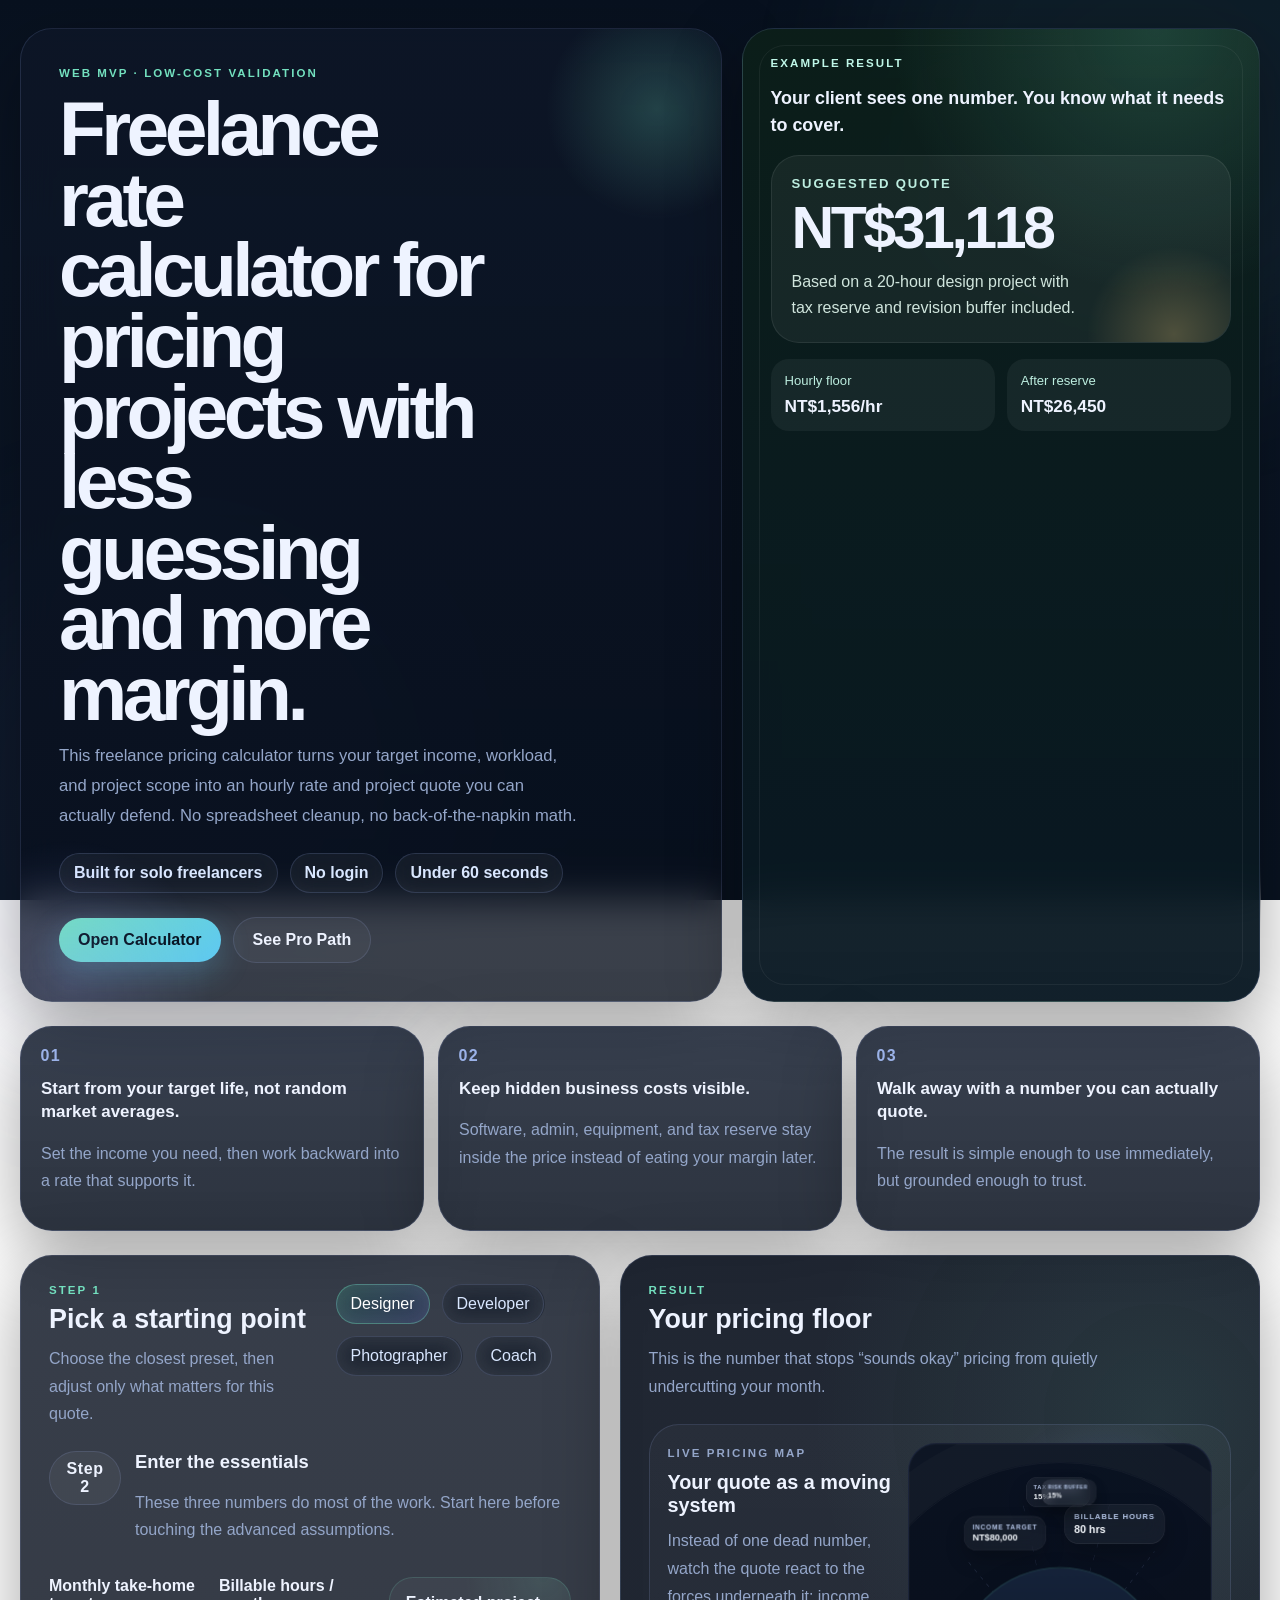
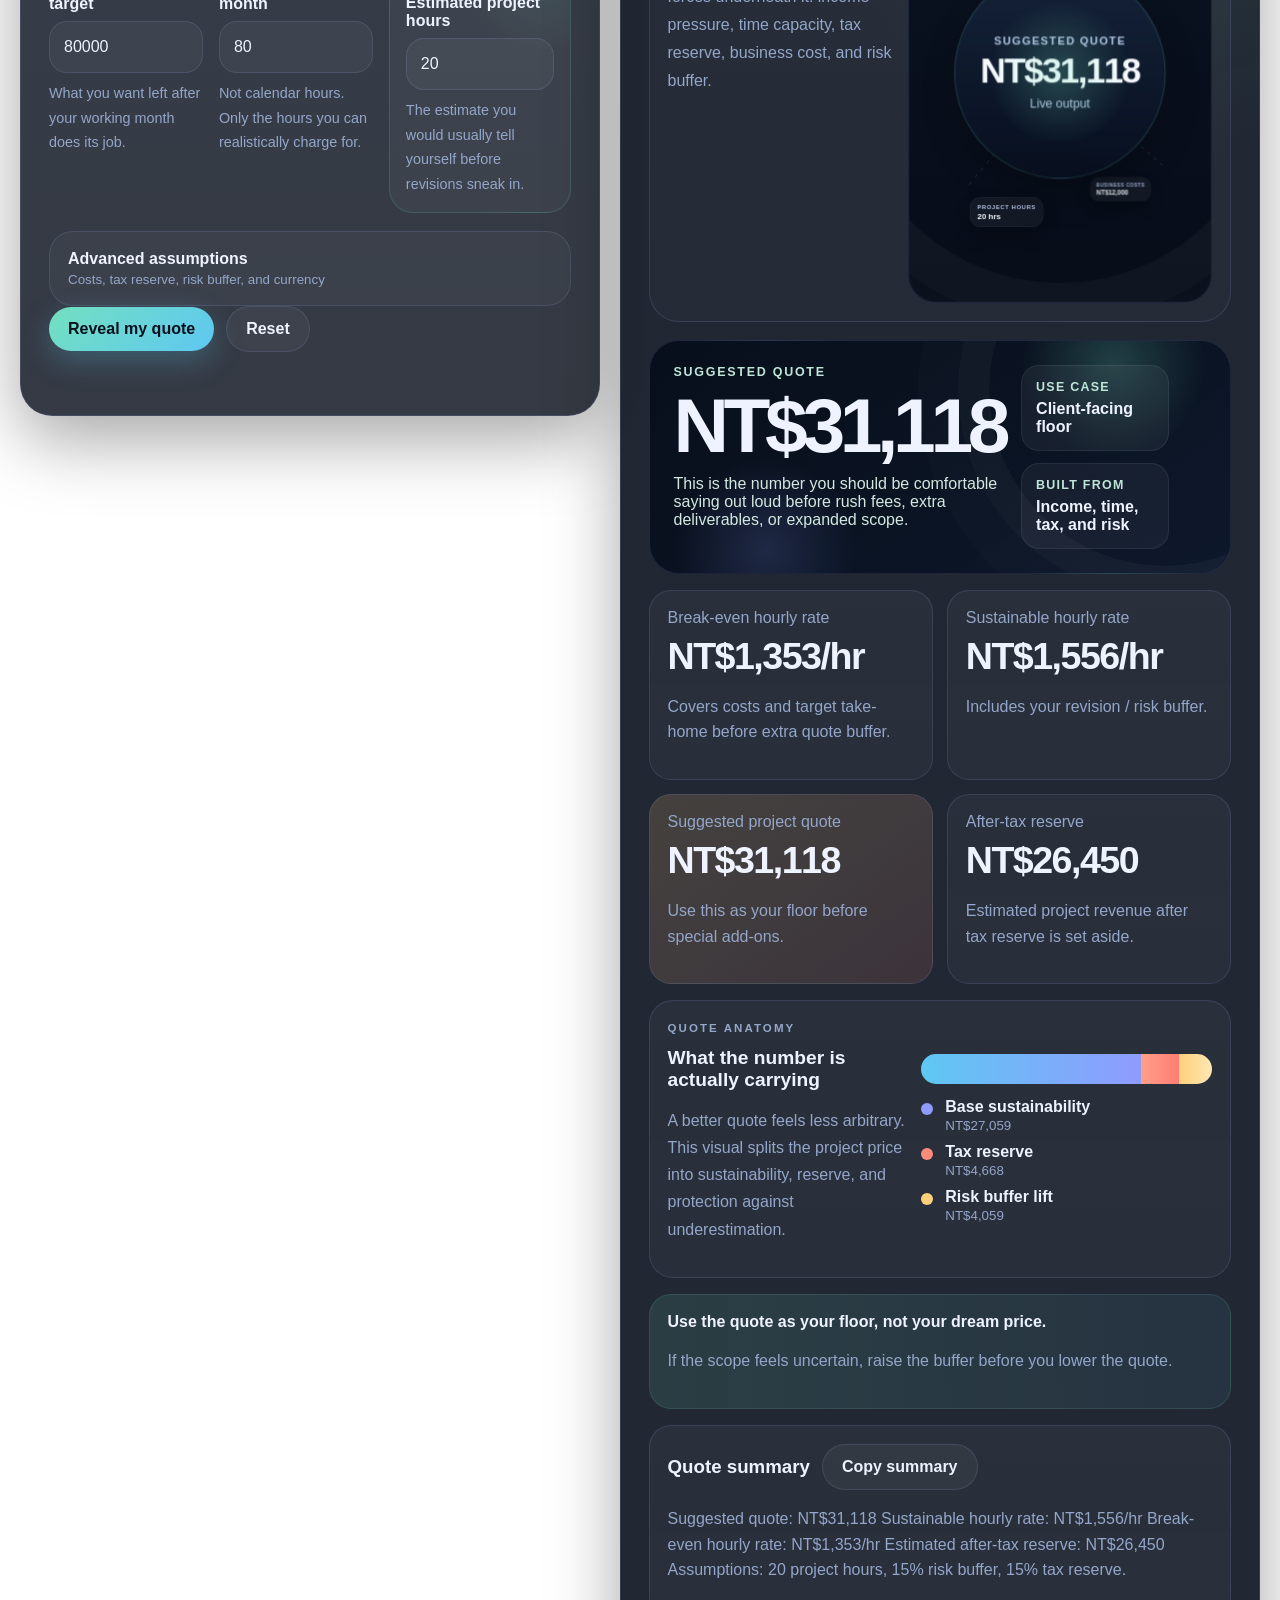
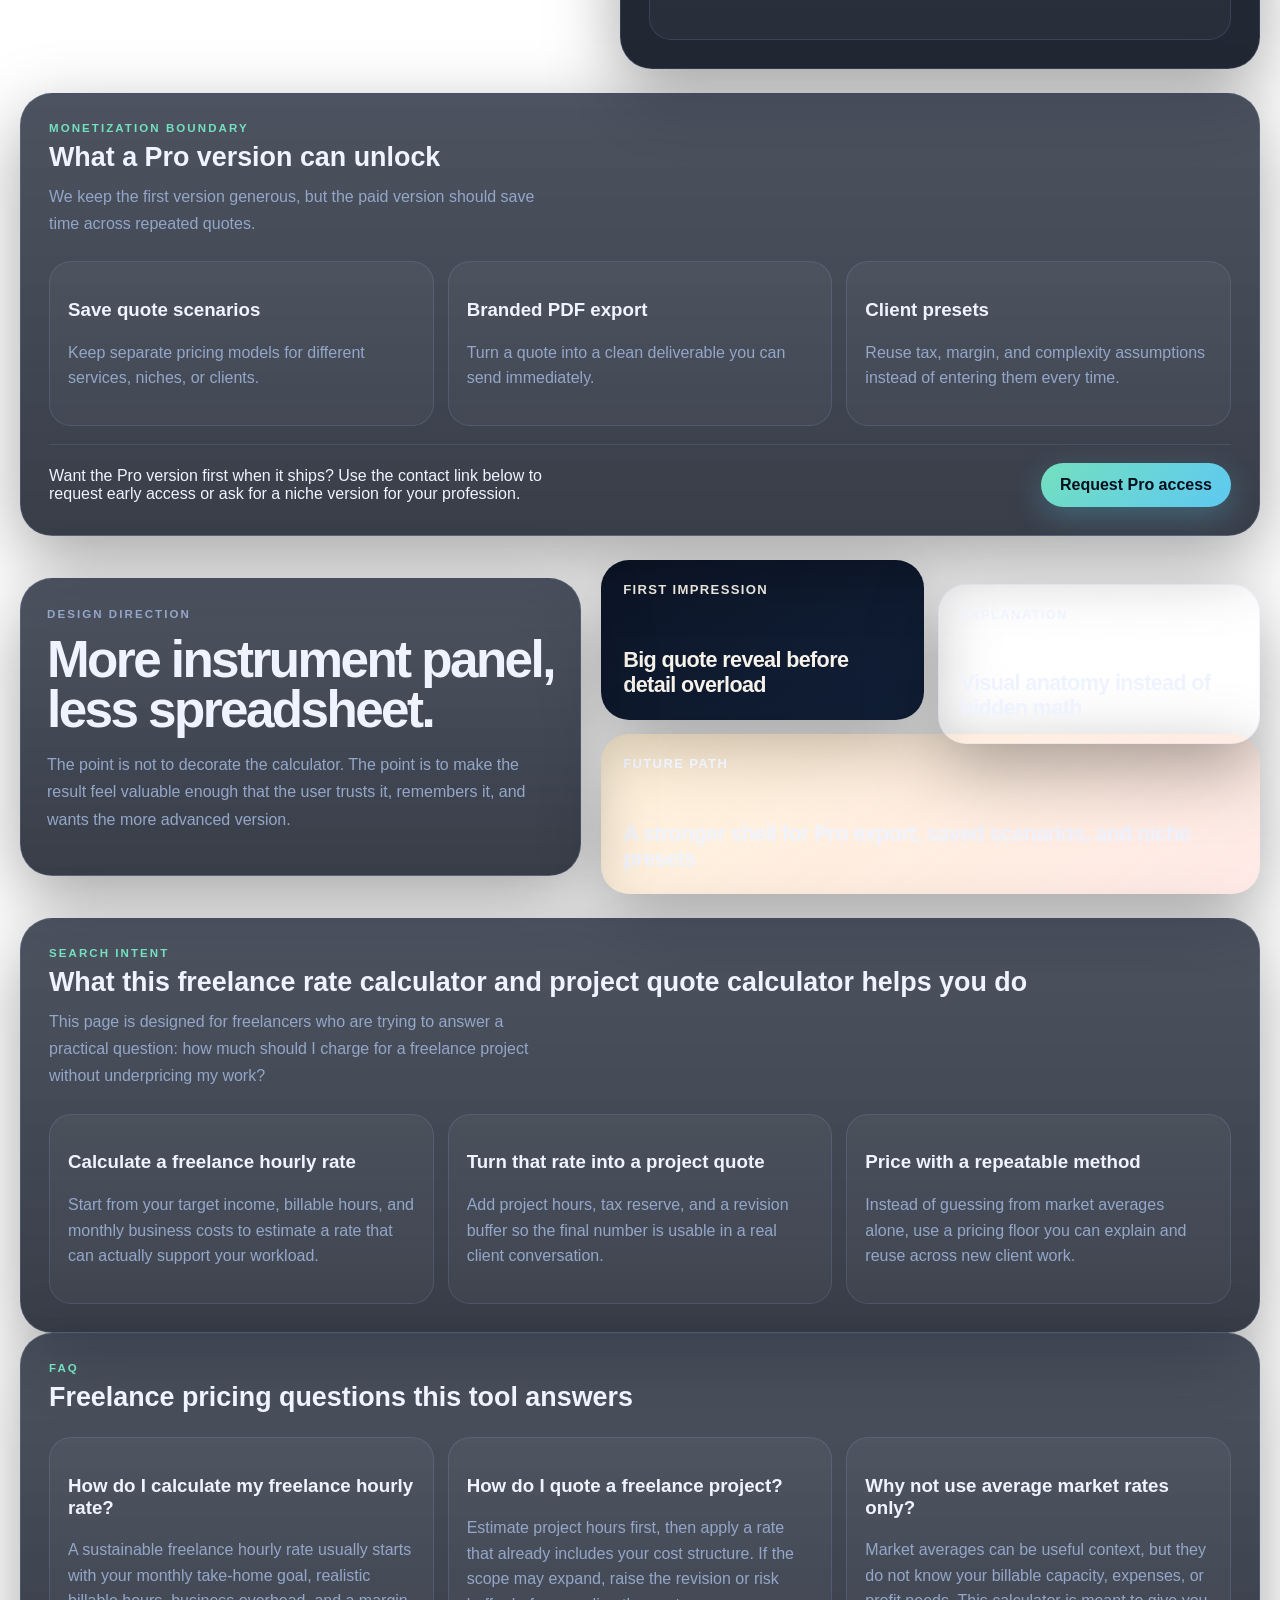
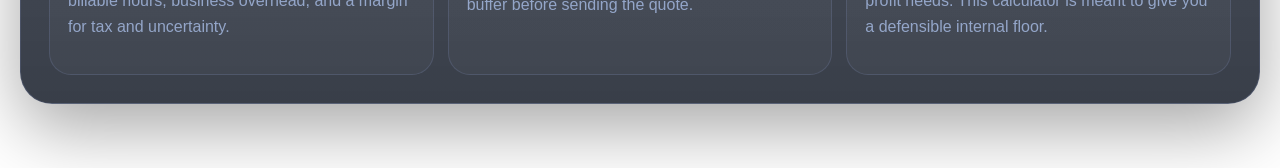
==== commit 2fe32c71: "Update homepage SEO copy" ====
--- a/index.html
+++ b/index.html
@@ -3,10 +3,10 @@
   <head>
     <meta charset="UTF-8" />
     <meta name="viewport" content="width=device-width, initial-scale=1.0" />
-    <title>Freelance Rate Calculator & Project Quote Calculator</title>
+    <title>Freelance Rate Calculator | Project Quote Calculator for Freelancers</title>
     <meta
       name="description"
-      content="Use this freelance rate calculator to estimate a sustainable hourly rate and project quote based on income target, billable hours, business costs, tax reserve, and scope."
+      content="Use this freelance rate calculator to estimate your hourly rate, freelance pricing floor, and project quote based on income target, billable hours, business costs, tax reserve, and scope."
     />
     <meta name="robots" content="index,follow" />
     <link
@@ -15,11 +15,11 @@
     />
     <meta
       property="og:title"
-      content="Freelance Rate Calculator & Project Quote Calculator"
+      content="Freelance Rate Calculator | Project Quote Calculator for Freelancers"
     />
     <meta
       property="og:description"
-      content="Estimate a sustainable freelance hourly rate and project quote without relying on guesswork."
+      content="Estimate a sustainable freelance hourly rate, pricing floor, and project quote without relying on guesswork."
     />
     <meta
       property="og:url"
@@ -30,11 +30,11 @@
     <meta name="twitter:card" content="summary_large_image" />
     <meta
       name="twitter:title"
-      content="Freelance Rate Calculator & Project Quote Calculator"
+      content="Freelance Rate Calculator | Project Quote Calculator for Freelancers"
     />
     <meta
       name="twitter:description"
-      content="Calculate a freelance hourly rate and client-ready project quote from your real income target and workload."
+      content="Calculate a freelance hourly rate, pricing floor, and client-ready project quote from your real income target and workload."
     />
     <link rel="stylesheet" href="./src/styles.css" />
     <script type="application/ld+json">
@@ -53,16 +53,48 @@
         }
       }
     </script>
+    <script type="application/ld+json">
+      {
+        "@context": "https://schema.org",
+        "@type": "FAQPage",
+        "mainEntity": [
+          {
+            "@type": "Question",
+            "name": "How do I calculate my freelance hourly rate?",
+            "acceptedAnswer": {
+              "@type": "Answer",
+              "text": "A sustainable freelance hourly rate starts with your monthly take-home goal, realistic billable hours, business overhead, and a margin for tax and uncertainty."
+            }
+          },
+          {
+            "@type": "Question",
+            "name": "How do I quote a freelance project?",
+            "acceptedAnswer": {
+              "@type": "Answer",
+              "text": "Estimate project hours first, then apply a rate that already includes your cost structure. If the scope may expand, raise the revision or risk buffer before sending the quote."
+            }
+          },
+          {
+            "@type": "Question",
+            "name": "Why not use average market rates only?",
+            "acceptedAnswer": {
+              "@type": "Answer",
+              "text": "Market averages can be useful context, but they do not know your billable capacity, expenses, or profit needs. This calculator is meant to give you a defensible internal pricing floor."
+            }
+          }
+        ]
+      }
+    </script>
   </head>
   <body>
     <div class="page-shell">
       <header class="hero">
         <div class="hero-copy">
           <p class="eyebrow">Web MVP · low-cost validation</p>
-          <h1>Quote freelance work with less guessing and more margin.</h1>
+          <h1>Freelance rate calculator for pricing projects with less guessing and more margin.</h1>
           <p class="lede">
-            This tool turns your target income, workload, and project scope into
-            a rate you can actually defend. No spreadsheet cleanup, no back-of-the-napkin math.
+            This freelance pricing calculator turns your target income, workload, and project scope into
+            an hourly rate and project quote you can actually defend. No spreadsheet cleanup, no back-of-the-napkin math.
           </p>
           <div class="hero-proof">
             <span class="proof-chip">Built for solo freelancers</span>
@@ -426,10 +458,10 @@
         <div class="section-head">
           <div>
             <p class="eyebrow">Search Intent</p>
-            <h2>What this freelance rate calculator helps you do</h2>
+              <h2>What this freelance rate calculator and project quote calculator helps you do</h2>
             <p class="section-subcopy">
               This page is designed for freelancers who are trying to answer a practical question:
-              how much should I charge for a project without underpricing my work?
+              how much should I charge for a freelance project without underpricing my work?
             </p>
           </div>
         </div>
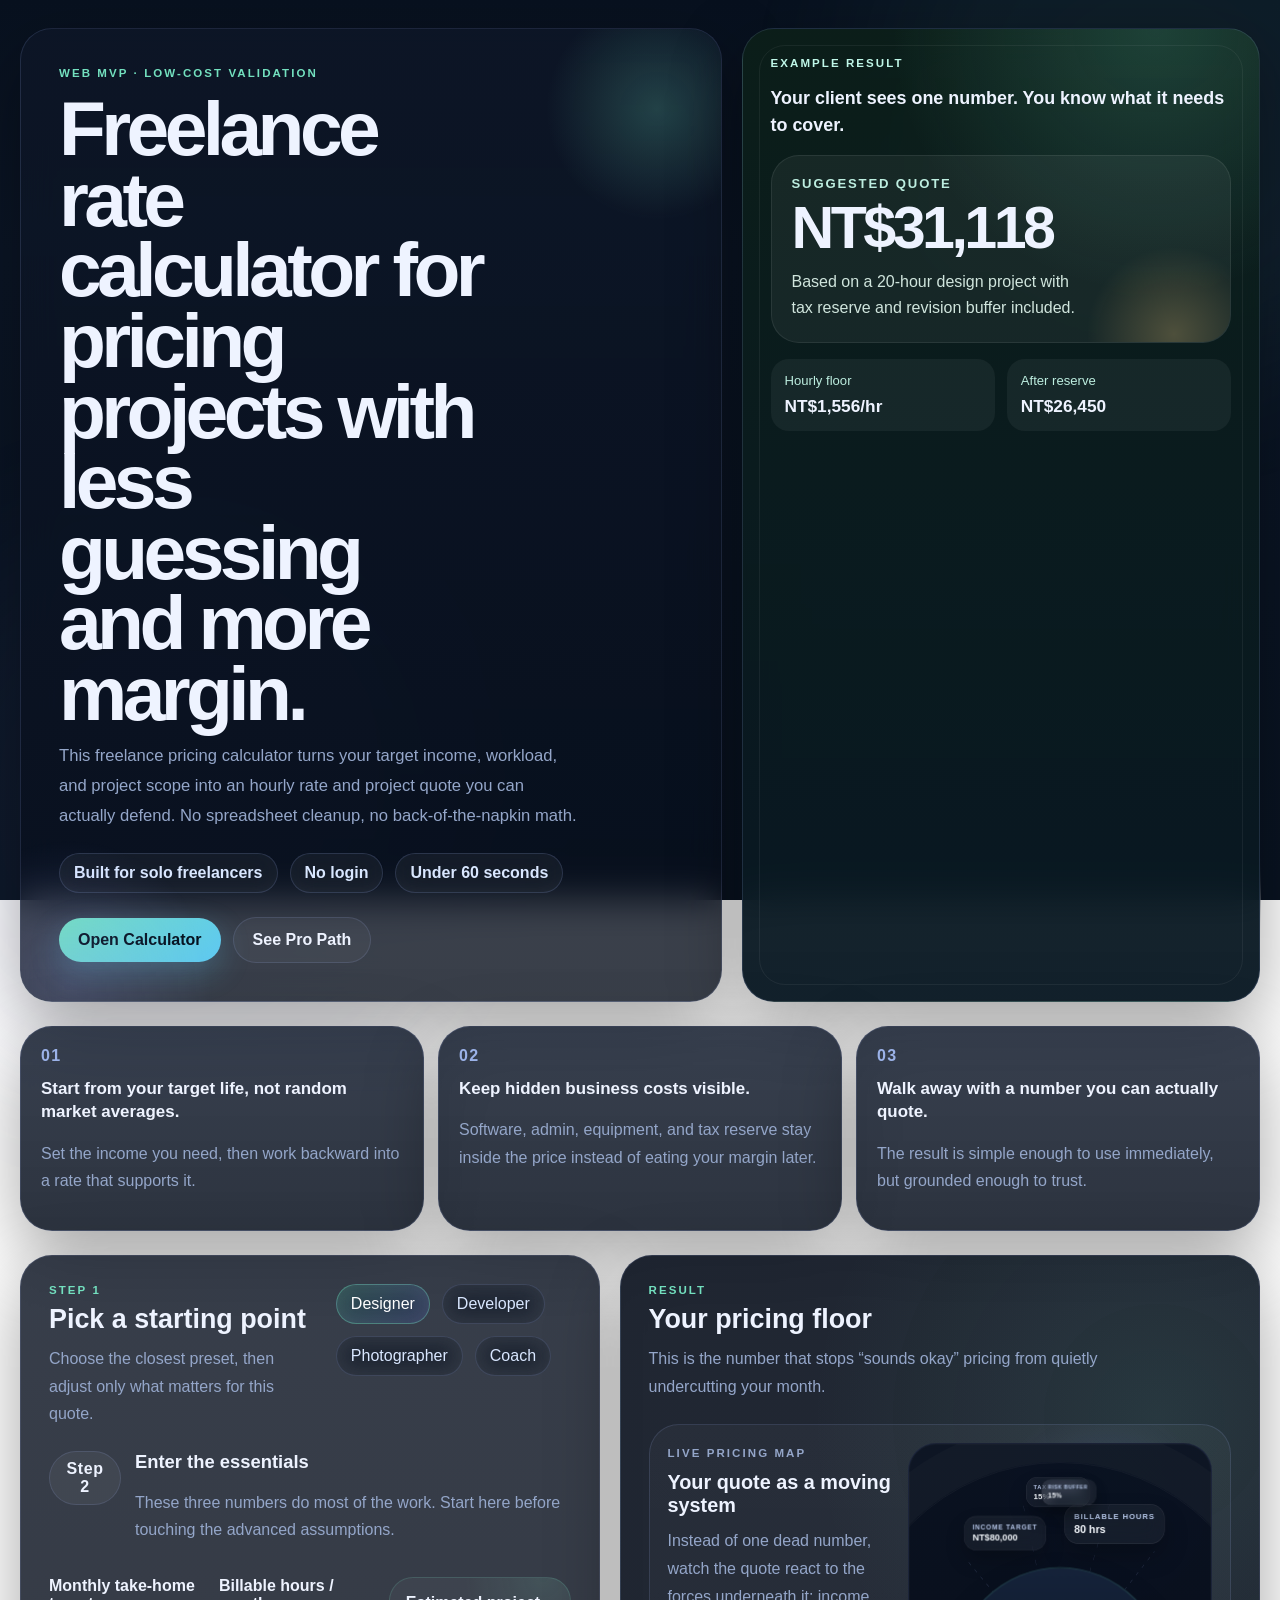
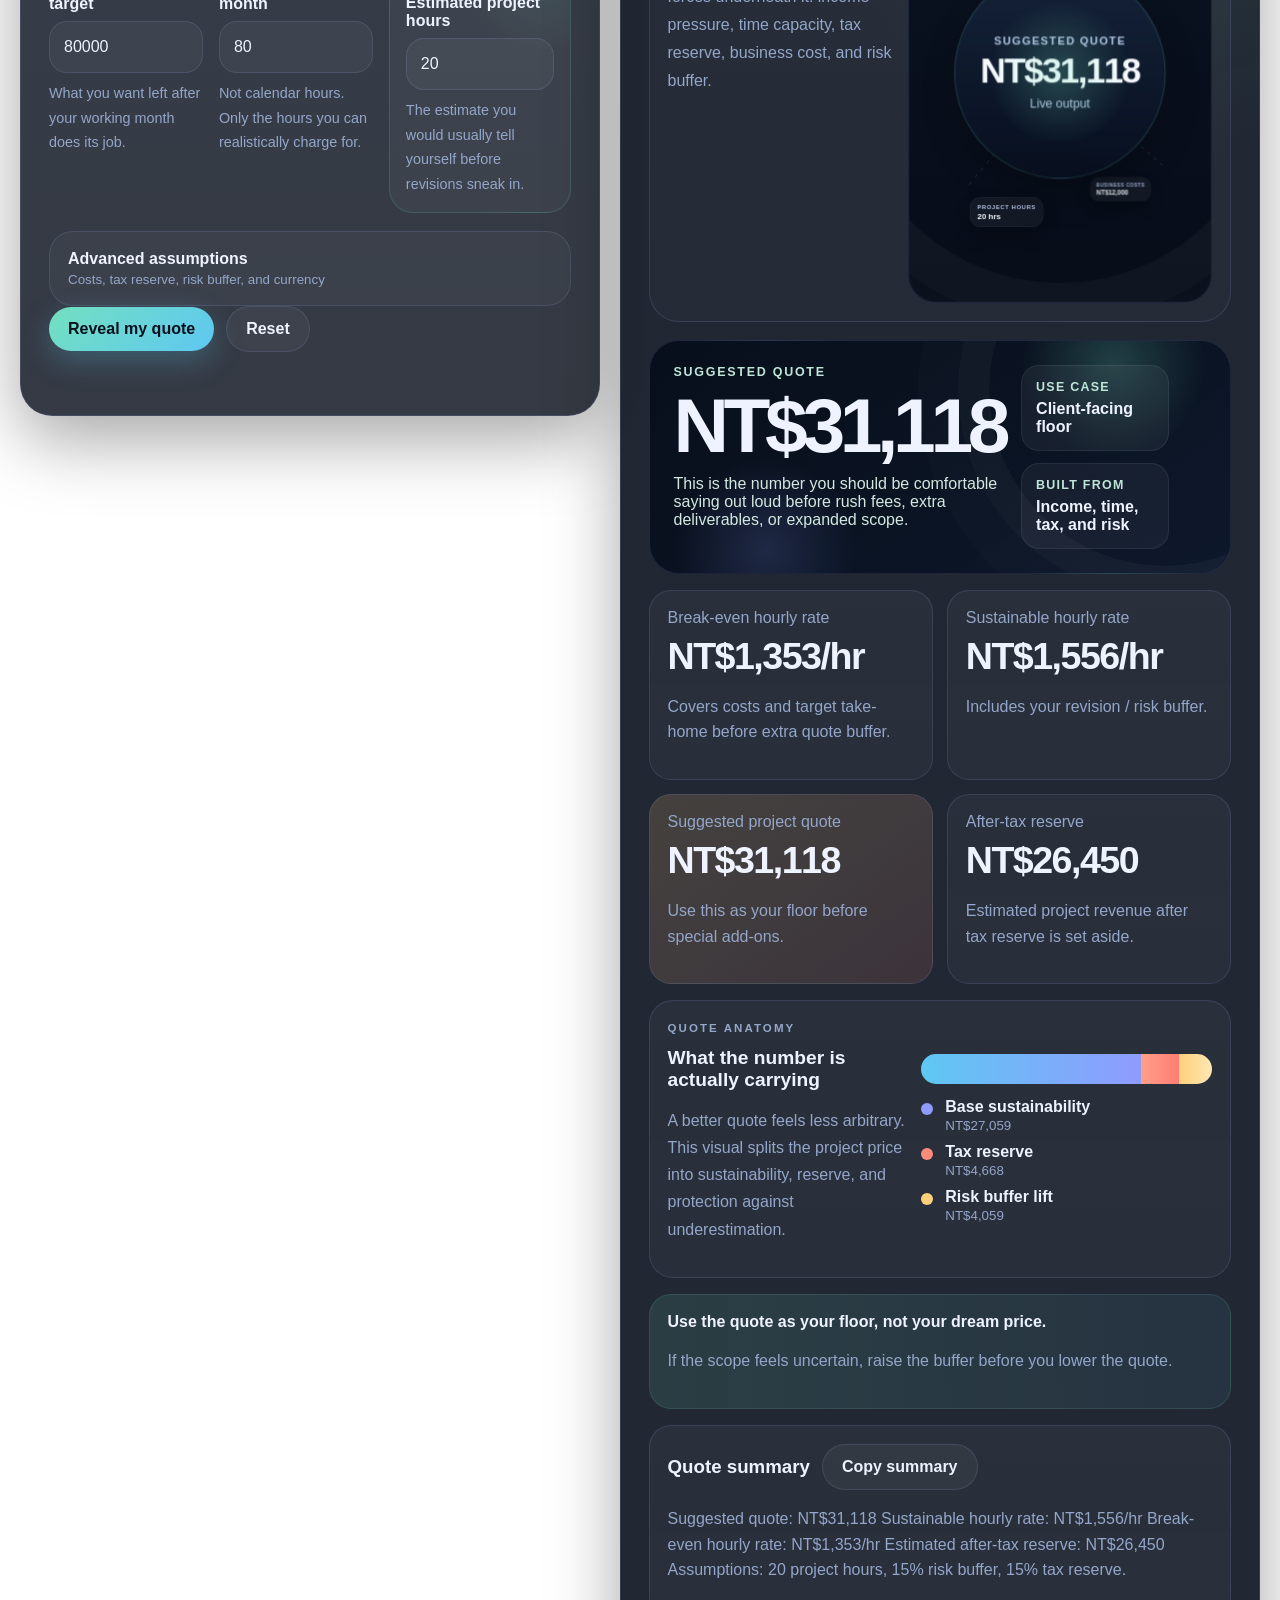
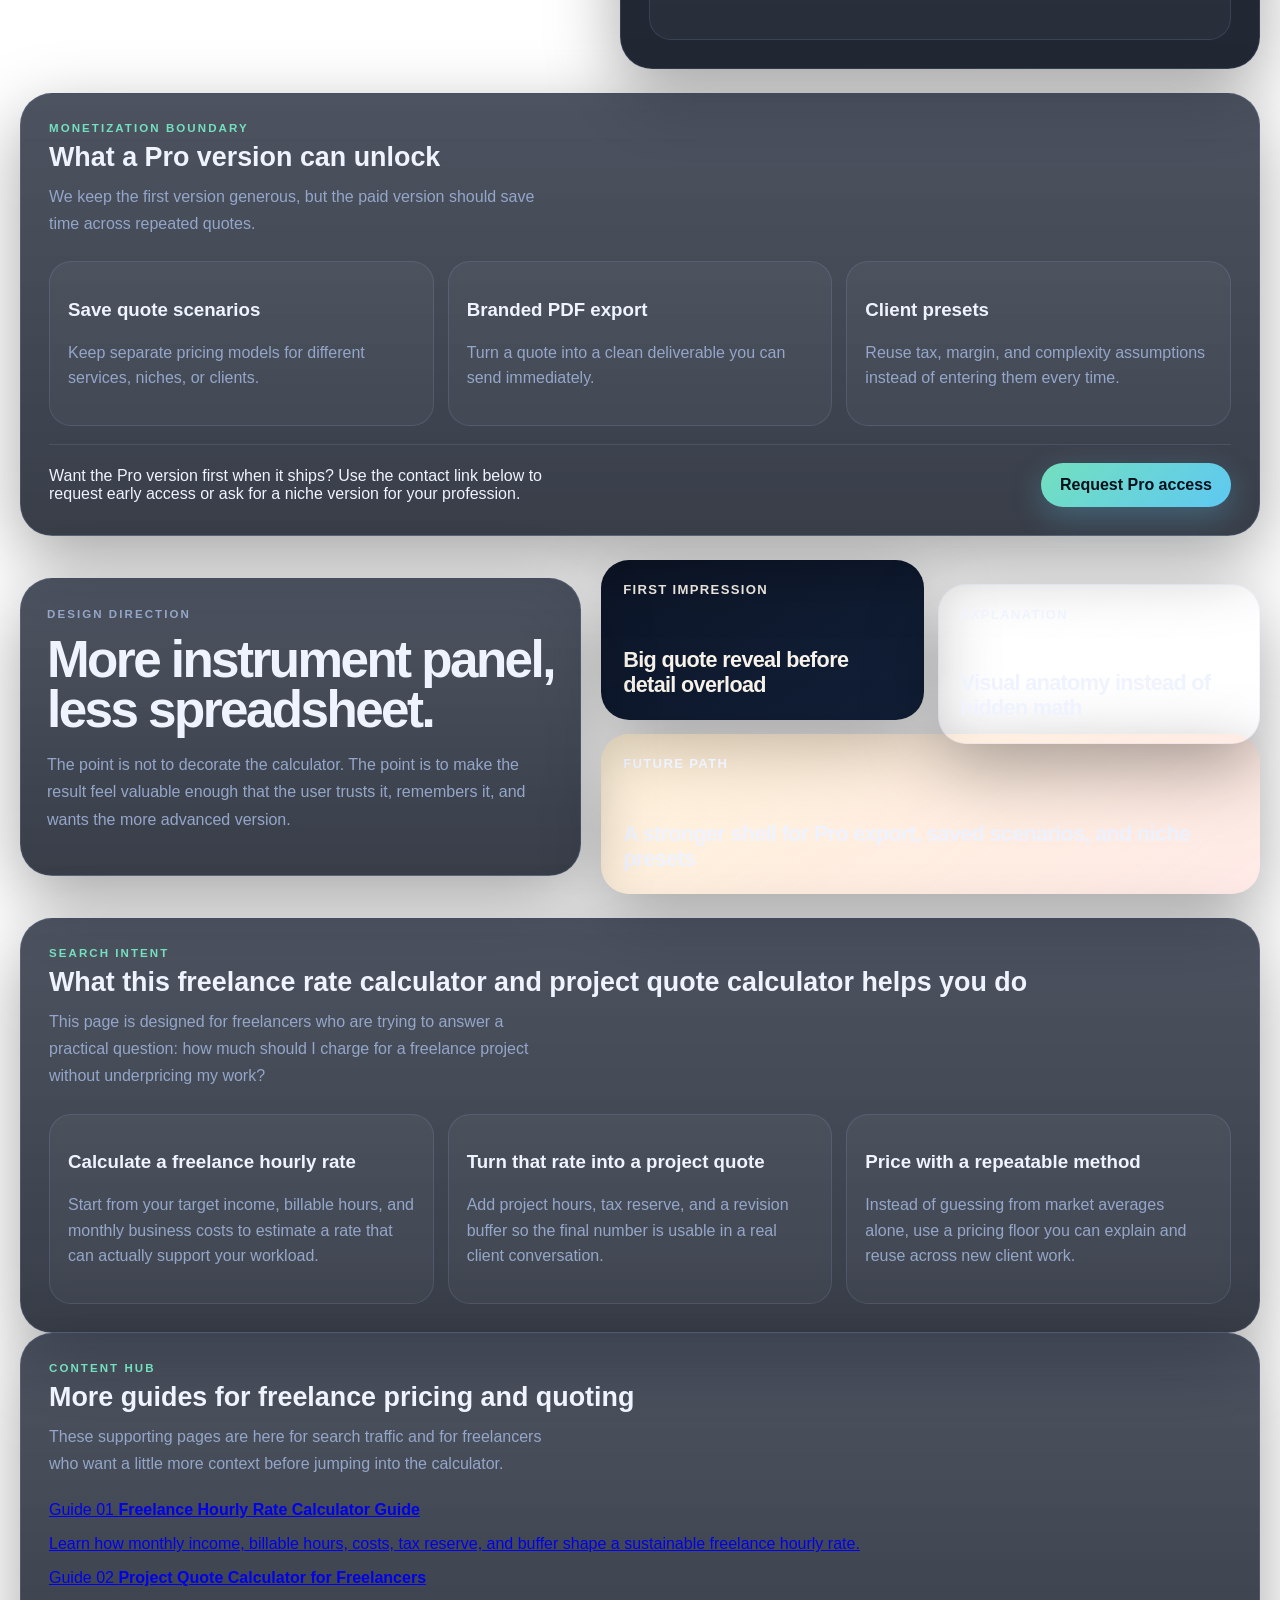
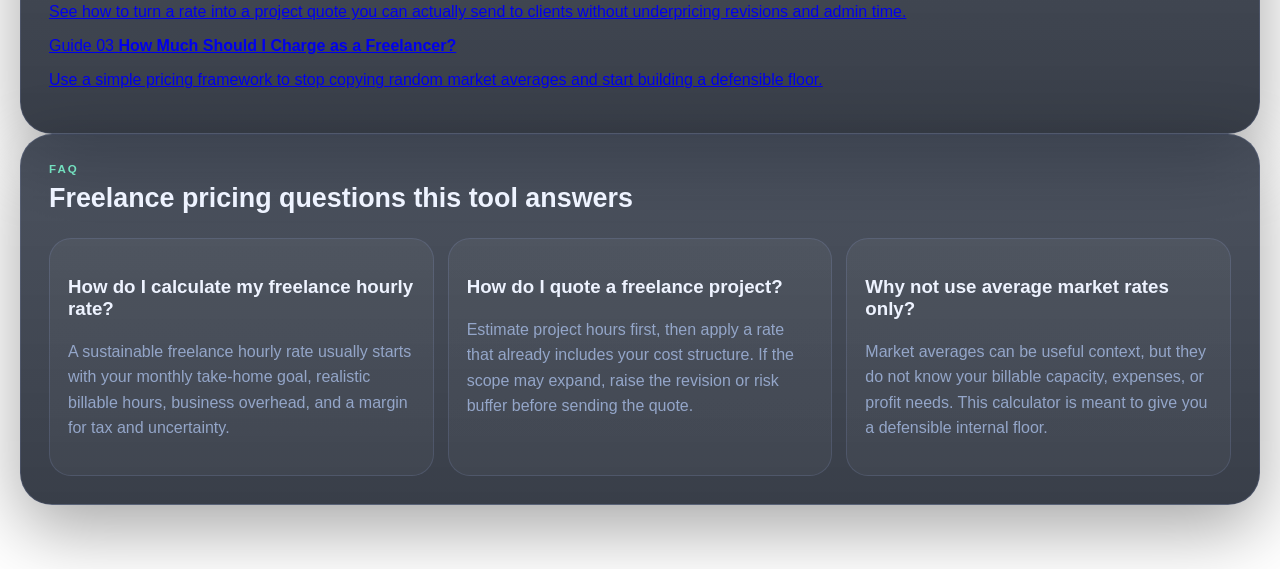
==== commit f82396c2: "Update homepage internal links" ====
--- a/index.html
+++ b/index.html
@@ -458,7 +458,7 @@
         <div class="section-head">
           <div>
             <p class="eyebrow">Search Intent</p>
-              <h2>What this freelance rate calculator and project quote calculator helps you do</h2>
+            <h2>What this freelance rate calculator and project quote calculator helps you do</h2>
             <p class="section-subcopy">
               This page is designed for freelancers who are trying to answer a practical question:
               how much should I charge for a freelance project without underpricing my work?
@@ -487,6 +487,36 @@
               across new client work.
             </p>
           </article>
+        </div>
+      </section>
+
+      <section class="panel content-hub" id="guides">
+        <div class="section-head">
+          <div>
+            <p class="eyebrow">Content Hub</p>
+            <h2>More guides for freelance pricing and quoting</h2>
+            <p class="section-subcopy">
+              These supporting pages are here for search traffic and for freelancers who want a little more context
+              before jumping into the calculator.
+            </p>
+          </div>
+        </div>
+        <div class="content-hub-grid">
+          <a class="content-link-card" href="./freelance-hourly-rate-calculator.html">
+            <span>Guide 01</span>
+            <strong>Freelance Hourly Rate Calculator Guide</strong>
+            <p>Learn how monthly income, billable hours, costs, tax reserve, and buffer shape a sustainable freelance hourly rate.</p>
+          </a>
+          <a class="content-link-card" href="./project-quote-calculator.html">
+            <span>Guide 02</span>
+            <strong>Project Quote Calculator for Freelancers</strong>
+            <p>See how to turn a rate into a project quote you can actually send to clients without underpricing revisions and admin time.</p>
+          </a>
+          <a class="content-link-card" href="./how-much-should-i-charge-as-a-freelancer.html">
+            <span>Guide 03</span>
+            <strong>How Much Should I Charge as a Freelancer?</strong>
+            <p>Use a simple pricing framework to stop copying random market averages and start building a defensible floor.</p>
+          </a>
         </div>
       </section>
 
